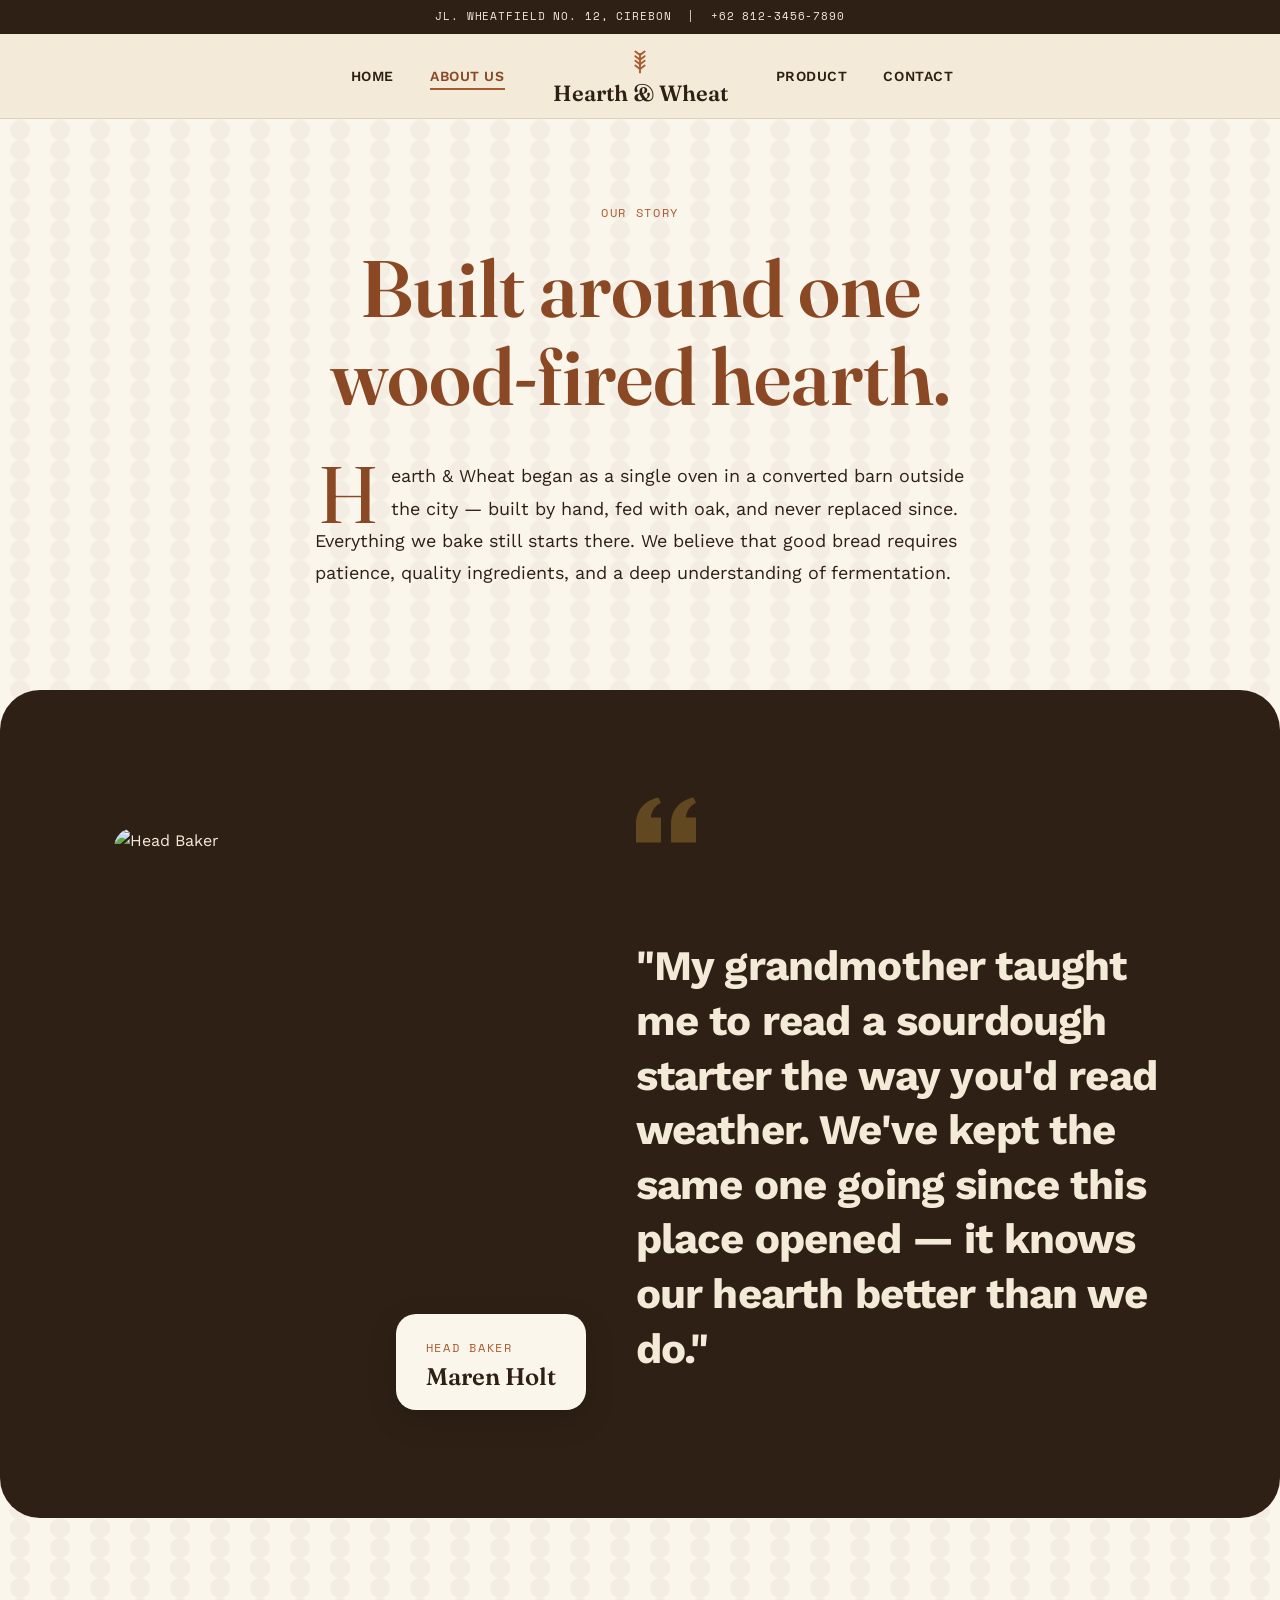
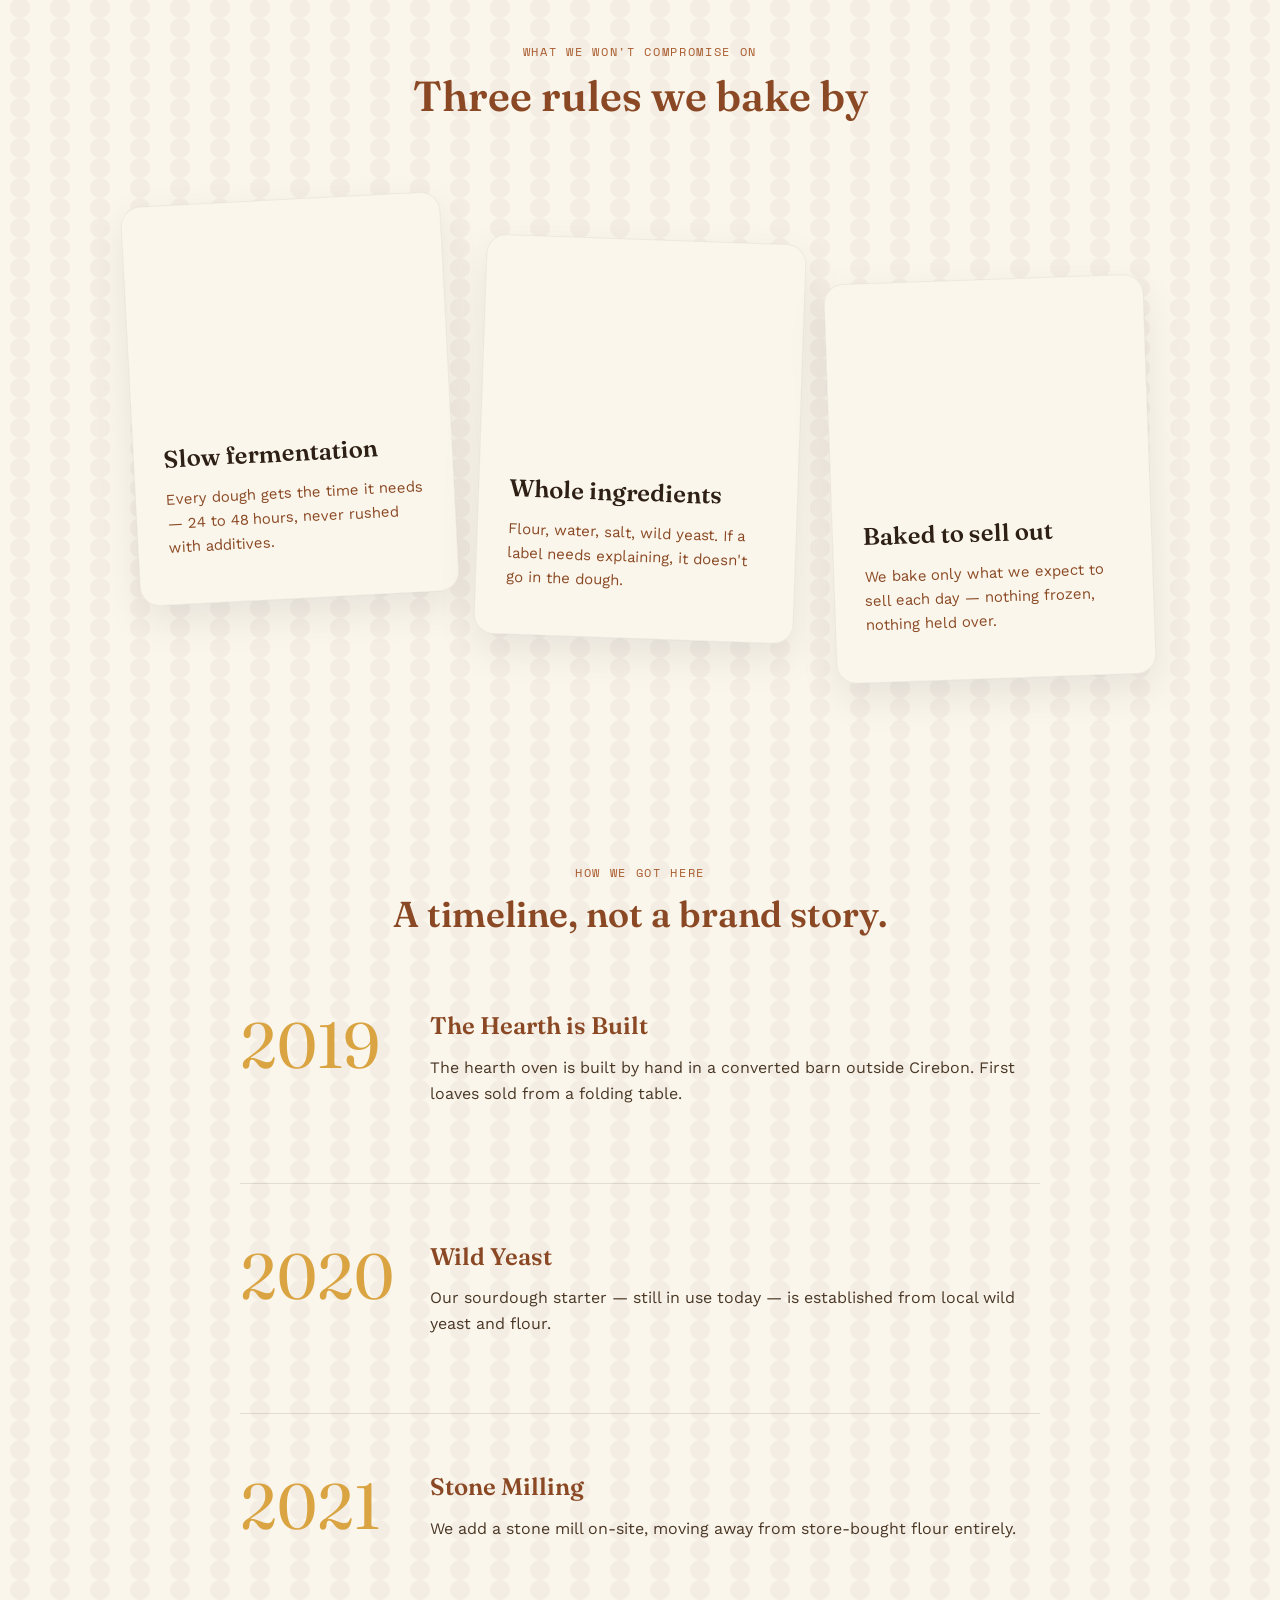
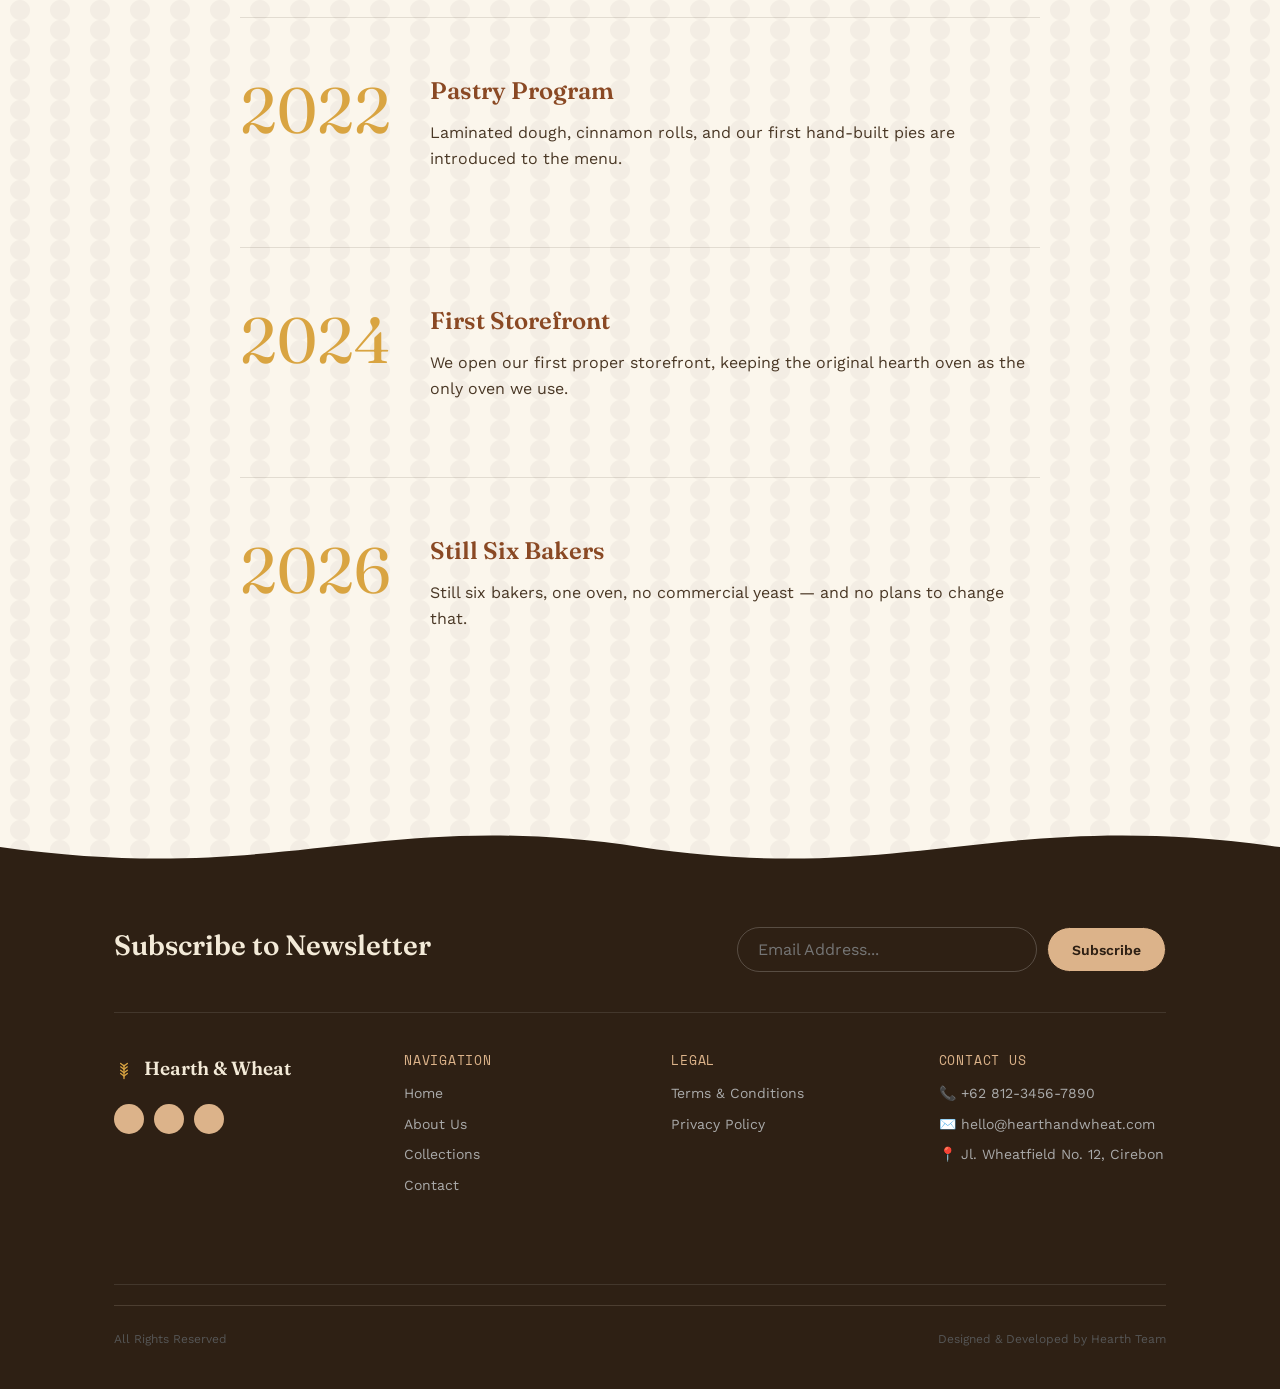
==== about.html @ 5de4aa96 "first commit" ====
<!DOCTYPE html>
<html lang="en">
<head>
<meta charset="UTF-8">
<meta name="viewport" content="width=device-width, initial-scale=1.0">
<title>About Us — Hearth & Wheat</title>
<meta name="description" content="The story behind Hearth & Wheat, a small wood-fired hearth bakery.">
<link rel="stylesheet" href="styles.css">
</head>
<body class="bg-pattern">

<header class="site-header">
  <div class="header-top">
    <div class="wrap">
      <p>Jl. Wheatfield No. 12, Cirebon &nbsp;|&nbsp; +62 812-3456-7890</p>
    </div>
  </div>
  <nav class="nav wrap split-nav">
    <div class="nav-menu">
      <ul class="nav-links nav-left">
        <li><a href="index.html">Home</a></li>
        <li><a href="about.html" aria-current="page">About Us</a></li>
      </ul>
      <ul class="nav-links nav-right">
        <li><a href="product.html">Product</a></li>
        <li><a href="contact.html">Contact</a></li>
      </ul>
    </div>
    <a href="index.html" class="brand">
      <span data-wheat-mark="28"></span>
      <span class="brand-text">Hearth &amp; Wheat</span>
    </a>
    <button class="nav-toggle" aria-label="Toggle menu" aria-expanded="false"><span></span></button>
  </nav>
</header>

<main>
    <section class="wrap" style="padding-top: 80px; padding-bottom: 40px; text-align: center;">
    <span class="eyebrow" style="color: var(--crust);">Our Story</span>
    <h1 style="margin: 20px auto 40px; font-size: clamp(48px, 8vw, 80px); line-height: 1.1; color: var(--crust-dark); max-width: 14ch;">Built around one wood-fired hearth.</h1>
    
    <div style="text-align: left; max-width: 65ch; margin: 0 auto;">
      <p class="editorial-dropcap" style="font-size: 18px; line-height: 1.8; color: var(--walnut); margin-bottom: 20px;">Hearth &amp; Wheat began as a single oven in a converted barn outside the city — built by hand, fed with oak, and never replaced since. Everything we bake still starts there. We believe that good bread requires patience, quality ingredients, and a deep understanding of fermentation.</p>
    </div>
  </section>

    <section class="bg-walnut editorial-quote-section" style="padding: 100px 0; margin-top: 40px; position: relative;">
    <div class="wrap" style="display: grid; grid-template-columns: 1fr 1.2fr; gap: 80px; align-items: center;">
      <div style="position: relative;">
        <img src="https://images.unsplash.com/photo-1577906096429-f73c2c312435?w=800&q=80" alt="Head Baker" style="width: 100%; aspect-ratio: 4/5; object-fit: cover; border-radius: 20px;">
        <div style="position: absolute; bottom: -30px; right: -30px; background: var(--paper); color: var(--walnut); padding: 20px 30px; border-radius: 20px; box-shadow: 0 10px 30px rgba(0,0,0,0.15);">
          <span class="eyebrow" style="color: var(--crust);">Head Baker</span>
          <h3 style="font-size: 24px; margin-top: 5px; color: var(--walnut);">Maren Holt</h3>
        </div>
      </div>
      <div>
        <svg width="60" height="60" viewBox="0 0 24 24" fill="var(--wheat)" style="margin-bottom: 40px; opacity: 0.3;"><path d="M14.017 21v-7.391c0-5.704 3.731-9.57 8.983-10.609l.995 2.151c-2.432.917-3.995 3.638-3.995 5.849h4v10h-9.983zm-14.017 0v-7.391c0-5.704 3.748-9.57 9-10.609l.996 2.151c-2.433.917-3.996 3.638-3.996 5.849h3.983v10h-9.983z"/></svg>
        <p style="font-size: clamp(28px, 4vw, 42px); line-height: 1.3; color: var(--cream); font-family: var(--body); font-weight: 700; letter-spacing: -0.02em;">"My grandmother taught me to read a sourdough starter the way you'd read weather. We've kept the same one going since this place opened — it knows our hearth better than we do."</p>
      </div>
    </div>
  </section>

    <section class="bg-pattern" style="padding: 120px 0;">
    <div class="wrap">
      <div style="text-align: center; margin-bottom: 80px;">
        <span class="eyebrow" style="color: var(--crust);">What we won't compromise on</span>
        <h2 style="font-size: 42px; color: var(--crust-dark); margin-top: 10px;">Three rules we bake by</h2>
      </div>
      
      <div class="value-cards-container">
        <div class="value-card-editorial" style="transform: rotate(-3deg); z-index: 1;">
          <div class="value-card-img" style="background: url('https://images.unsplash.com/photo-1542326237-94b1c5a538d4?w=600&q=80') center/cover;"></div>
          <div class="value-card-content">
            <h4 style="font-size: 24px; color: var(--walnut); margin-bottom: 10px;">Slow fermentation</h4>
            <p style="color: var(--crust-dark); font-size: 15px; line-height: 1.6;">Every dough gets the time it needs — 24 to 48 hours, never rushed with additives.</p>
          </div>
        </div>
        <div class="value-card-editorial" style="transform: translateY(40px) rotate(2deg); z-index: 2;">
          <div class="value-card-img" style="background: url('https://images.unsplash.com/photo-1509440159596-0249088772ff?w=600&q=80') center/cover;"></div>
          <div class="value-card-content">
            <h4 style="font-size: 24px; color: var(--walnut); margin-bottom: 10px;">Whole ingredients</h4>
            <p style="color: var(--crust-dark); font-size: 15px; line-height: 1.6;">Flour, water, salt, wild yeast. If a label needs explaining, it doesn't go in the dough.</p>
          </div>
        </div>
        <div class="value-card-editorial" style="transform: translateY(80px) rotate(-2deg); z-index: 3;">
          <div class="value-card-img" style="background: url('https://images.unsplash.com/photo-1608198093002-ad4e005484ec?w=600&q=80') center/cover;"></div>
          <div class="value-card-content">
            <h4 style="font-size: 24px; color: var(--walnut); margin-bottom: 10px;">Baked to sell out</h4>
            <p style="color: var(--crust-dark); font-size: 15px; line-height: 1.6;">We bake only what we expect to sell each day — nothing frozen, nothing held over.</p>
          </div>
        </div>
      </div>
    </div>
  </section>

    <section class="wrap" style="padding: 140px 0 100px;">
    <div style="text-align: center; margin-bottom: 80px;">
      <span class="eyebrow" style="color: var(--crust);">How we got here</span>
      <h2 style="font-size: 36px; color: var(--crust-dark); margin-top: 10px;">A timeline, not a brand story.</h2>
    </div>
    
    <div class="editorial-timeline">
      <div class="editorial-timeline-item">
        <div class="year">2019</div>
        <div class="content">
          <h4>The Hearth is Built</h4>
          <p>The hearth oven is built by hand in a converted barn outside Cirebon. First loaves sold from a folding table.</p>
        </div>
      </div>
      <div class="editorial-timeline-item">
        <div class="year">2020</div>
        <div class="content">
          <h4>Wild Yeast</h4>
          <p>Our sourdough starter — still in use today — is established from local wild yeast and flour.</p>
        </div>
      </div>
      <div class="editorial-timeline-item">
        <div class="year">2021</div>
        <div class="content">
          <h4>Stone Milling</h4>
          <p>We add a stone mill on-site, moving away from store-bought flour entirely.</p>
        </div>
      </div>
      <div class="editorial-timeline-item">
        <div class="year">2022</div>
        <div class="content">
          <h4>Pastry Program</h4>
          <p>Laminated dough, cinnamon rolls, and our first hand-built pies are introduced to the menu.</p>
        </div>
      </div>
      <div class="editorial-timeline-item">
        <div class="year">2024</div>
        <div class="content">
          <h4>First Storefront</h4>
          <p>We open our first proper storefront, keeping the original hearth oven as the only oven we use.</p>
        </div>
      </div>
      <div class="editorial-timeline-item">
        <div class="year">2026</div>
        <div class="content">
          <h4>Still Six Bakers</h4>
          <p>Still six bakers, one oven, no commercial yeast — and no plans to change that.</p>
        </div>
      </div>
    </div>
  </section>
  
    <svg class="wavy-divider" viewBox="0 0 1440 120" preserveAspectRatio="none" style="display:block; width:100%; height:80px; fill:var(--walnut);">
    <path d="M0,60 C320,120 420,0 720,60 C1020,120 1120,0 1440,60 L1440,120 L0,120 Z"></path>
  </svg>
</main>

<footer style="background-color: var(--walnut); padding-top: 40px; padding-bottom: 40px;">
  <div class="wrap">
    <div style="display: flex; justify-content: space-between; align-items: center; border-bottom: 1px solid rgba(255,255,255,0.1); padding-bottom: 40px; margin-bottom: 40px; flex-wrap: wrap; gap: 20px;">
      <div>
        <h3 style="color: var(--cream); font-size: 28px; margin-bottom: 10px;">Subscribe to Newsletter</h3>
      </div>
      <form data-newsletter-form style="display: flex; gap: 10px;">
        <input type="email" placeholder="Email Address..." required aria-label="Email address" style="padding: 12px 20px; border-radius: 30px; border: 1px solid rgba(255,255,255,0.2); background: transparent; color: white; width: 300px;">
        <button type="submit" class="btn btn--primary btn--pill" style="border-radius: 30px; padding: 12px 24px; background: #dcb38a; color: var(--walnut);">Subscribe</button>
      </form>
    </div>
    
    <div class="footer-top" style="display: flex; justify-content: space-between; flex-wrap: wrap; gap: 40px;">
      <div style="flex: 1; min-width: 250px;">
        <div class="footer-brand" style="color: var(--cream);"><span data-wheat-mark="20"></span>Hearth &amp; Wheat</div>
        <div style="margin-top: 20px; display: flex; gap: 10px;">
           <span style="width: 30px; height: 30px; border-radius: 50%; background: #dcb38a; display: inline-block;"></span>
           <span style="width: 30px; height: 30px; border-radius: 50%; background: #dcb38a; display: inline-block;"></span>
           <span style="width: 30px; height: 30px; border-radius: 50%; background: #dcb38a; display: inline-block;"></span>
        </div>
      </div>
      <div class="footer-col" style="flex: 1; min-width: 150px;">
        <h4 style="color: #dcb38a; margin-bottom: 15px;">Navigation</h4>
        <ul style="list-style:none; padding:0; display:flex; flex-direction:column; gap:8px;">
          <li><a href="index.html" style="color: #aaa;">Home</a></li>
          <li><a href="about.html" style="color: #aaa;">About Us</a></li>
          <li><a href="product.html" style="color: #aaa;">Collections</a></li>
          <li><a href="contact.html" style="color: #aaa;">Contact</a></li>
        </ul>
      </div>
      <div class="footer-col" style="flex: 1; min-width: 150px;">
        <h4 style="color: #dcb38a; margin-bottom: 15px;">Legal</h4>
        <ul style="list-style:none; padding:0; display:flex; flex-direction:column; gap:8px;">
          <li style="color: #aaa;">Terms & Conditions</li>
          <li style="color: #aaa;">Privacy Policy</li>
        </ul>
      </div>
      <div class="footer-col" style="flex: 1; min-width: 200px;">
        <h4 style="color: #dcb38a; margin-bottom: 15px;">Contact Us</h4>
        <ul style="list-style:none; padding:0; display:flex; flex-direction:column; gap:8px; color: #aaa;">
          <li>📞 +62 812-3456-7890</li>
          <li>✉️ hello@hearthandwheat.com</li>
          <li>📍 Jl. Wheatfield No. 12, Cirebon</li>
        </ul>
      </div>
    </div>
    <div class="hr" style="border-color:rgba(255,255,255,0.1); margin-top: 40px; margin-bottom: 20px;"></div>
    <div class="footer-bottom" style="display: flex; justify-content: space-between; color: #555; font-size: 12px; flex-wrap: wrap; gap: 10px;">
      <span>All Rights Reserved</span>
      <span>Designed & Developed by Hearth Team</span>
    </div>
  </div>
</footer>

<script src="script.js"></script>
</body>
</html>
---- styles.css ----
@import url('https://fonts.googleapis.com/css2?family=Fraunces:ital,opsz,wght@0,9..144,300;0,9..144,500;0,9..144,600;0,9..144,700;1,9..144,500;1,9..144,600&family=Work+Sans:wght@400;500;600&family=Space+Mono:wght@400;700&display=swap');

:root{
  --cream:        #F3EAD8;
  --paper:        #FBF6EC;
  --walnut:       #2E2014;
  --walnut-soft:  #4A3826;
  --crust:        #A85C2E;
  --crust-dark:   #8A4924;
  --wheat:        #D9A441;
  --ember:        #8B3A2E;
  --line:         rgba(46,32,20,0.12);

  --display: 'Fraunces', serif;
  --body:    'Work Sans', sans-serif;
  --mono:    'Space Mono', monospace;

  --max: 1180px;
  --pad: clamp(20px, 5vw, 64px);
}

*,*::before,*::after{ box-sizing:border-box; }
html{ scroll-behavior:smooth; }
body{
  margin:0;
  background:var(--cream);
  color:var(--walnut);
  font-family:var(--body);
  font-size:16px;
  line-height:1.6;
  -webkit-font-smoothing:antialiased;
}
img{ max-width:100%; display:block; }
a{ color:inherit; text-decoration:none; }
ul{ margin:0; padding:0; list-style:none; }
button{ font-family:inherit; cursor:pointer; }
input,textarea,select{ font-family:inherit; font-size:16px; }

h1,h2,h3,h4{
  font-family:var(--display);
  font-weight:600;
  line-height:1.08;
  margin:0;
  color:var(--walnut);
}
.italic{ font-style:italic; font-weight:500; }

.eyebrow{
  font-family:var(--mono);
  font-size:12px;
  letter-spacing:0.14em;
  text-transform:uppercase;
  color:var(--crust-dark);
}

.wrap{
  max-width:var(--max);
  margin:0 auto;
  padding-left:var(--pad);
  padding-right:var(--pad);
}

.hr{
  border:none;
  border-top:1px solid var(--line);
  margin:0;
}

:focus-visible{
  outline:2px solid var(--crust);
  outline-offset:3px;
}

.wheat-mark{ display:inline-block; vertical-align:middle; }
.wheat-mark path{ stroke:currentColor; fill:none; }

.divider-wheat{
  display:flex;
  align-items:center;
  justify-content:center;
  gap:18px;
  margin:0 0 48px;
  color:var(--crust);
}
.divider-wheat::before,
.divider-wheat::after{
  content:'';
  height:1px;
  width:64px;
  background:var(--line);
}

.stamp{
  --size:92px;
  width:var(--size);
  height:var(--size);
  border-radius:50%;
  border:2px solid var(--ember);
  outline:1px solid var(--ember);
  outline-offset:4px;
  display:flex;
  align-items:center;
  justify-content:center;
  text-align:center;
  position:relative;
  color:var(--ember);
  font-family:var(--mono);
  text-transform:uppercase;
  letter-spacing:0.08em;
  font-size:10.5px;
  line-height:1.25;
  transform:rotate(-8deg);
  flex-shrink:0;
  mix-blend-mode:multiply;
}
.stamp span{ padding:0 10px; }
.stamp--sm{ --size:64px; font-size:8.5px; outline-offset:3px; }
.stamp--ember{ border-color:var(--crust); outline-color:var(--crust); color:var(--crust); }

.site-header{
  position:sticky;
  top:0;
  z-index:50;
  background:rgba(243,234,216,0.96);
  backdrop-filter:blur(8px);
  border-bottom:1px solid var(--line);
}

.header-top {
  background: var(--walnut);
  color: var(--cream);
  padding: 8px 0;
  text-align: center;
  font-family: var(--mono);
  font-size: 11px;
  letter-spacing: 0.08em;
  text-transform: uppercase;
}
.header-top p { margin: 0; }

.split-nav {
  display: grid;
  grid-template-columns: 1fr auto 1fr;
  align-items: center;
  padding-top: 14px;
  padding-bottom: 14px;
}

.nav-menu {
  display: contents;
}

.brand{
  grid-column: 2;
  grid-row: 1;
  display:flex;
  flex-direction:column;
  align-items:center;
  gap:4px;
  font-family:var(--display);
  font-weight:600;
  font-size:22px;
  color:var(--walnut);
  text-align: center;
  line-height: 1;
}
.brand .wheat-mark{ color:var(--crust); margin-bottom: 2px; }

.nav-links{
  display:flex;
  gap:36px;
  align-items:center;
}
.nav-left { grid-column: 1; grid-row: 1; justify-content: flex-end; padding-right: 48px; }
.nav-right { grid-column: 3; grid-row: 1; justify-content: flex-start; padding-left: 48px; }

.nav-links a{
  font-size:14px;
  font-weight:600;
  color:var(--walnut);
  text-transform: uppercase;
  letter-spacing: 0.04em;
  position:relative;
  padding:6px 0;
}
.nav-links a::after{
  content:'';
  position:absolute;
  left:0; right:0; bottom:0px;
  height:2px;
  background:var(--crust);
  transform:scaleX(0);
  transform-origin:center;
  transition:transform .25s ease;
}
.nav-links a:hover::after,
.nav-links a[aria-current="page"]::after{ transform:scaleX(1); }
.nav-links a[aria-current="page"]{ color:var(--crust-dark); }

.nav-toggle{
  display:none;
  background:none;
  border:none;
  width:32px;
  height:24px;
  position:relative;
}
.nav-toggle span,
.nav-toggle span::before,
.nav-toggle span::after{
  content:'';
  position:absolute;
  left:0; right:0;
  height:2px;
  background:var(--walnut);
  transition:transform .2s ease, opacity .2s ease;
}
.nav-toggle span{ top:11px; }
.nav-toggle span::before{ top:-8px; }
.nav-toggle span::after{ top:8px; }
.nav-toggle[aria-expanded="true"] span{ background:transparent; }
.nav-toggle[aria-expanded="true"] span::before{ transform:translateY(8px) rotate(45deg); }
.nav-toggle[aria-expanded="true"] span::after{ transform:translateY(-8px) rotate(-45deg); }

@media (max-width: 900px){
  .nav-left { padding-right: 24px; gap: 24px; }
  .nav-right { padding-left: 24px; gap: 24px; }
}

@media (max-width: 768px){
  .split-nav {
    display: flex;
    justify-content: space-between;
  }
  .brand { flex-direction: row; font-size: 20px; gap: 8px; }
  .brand .wheat-mark { margin-bottom: 0; }
  
  .nav-menu {
    display: flex;
    flex-direction: column;
    position:absolute;
    top:100%; left:0; right:0;
    background:var(--paper);
    border-bottom:1px solid var(--line);
    transform:translateY(-8px);
    opacity:0;
    pointer-events:none;
    transition:opacity .2s ease, transform .2s ease;
  }
  .nav-menu.is-open {
    transform:translateY(0);
    opacity:1;
    pointer-events:auto;
  }
  
  .nav-links {
    flex-direction: column;
    align-items: flex-start;
    gap: 0;
  }
  .nav-left, .nav-right { padding: 0; width: 100%; }
  .nav-links li { width: 100%; }
  .nav-links a { 
    display: block; 
    width: 100%; 
    padding: 14px var(--pad); 
    border-bottom: 1px solid var(--line); 
  }
  
  .nav-toggle{ display:block; }
}

.btn{
  display:inline-flex;
  align-items:center;
  gap:10px;
  font-size:14px;
  font-weight:600;
  padding:14px 26px;
  border-radius:2px;
  border:1px solid var(--walnut);
  transition:background .2s ease, color .2s ease, border-color .2s ease;
}
.btn--primary{ background:var(--walnut); color:var(--paper); }
.btn--primary:hover{ background:var(--crust-dark); border-color:var(--crust-dark); }
.btn--ghost{ background:transparent; color:var(--walnut); }
.btn--ghost:hover{ background:var(--walnut); color:var(--paper); }
.btn--wa{ background:#3F5A3A; border-color:#3F5A3A; color:var(--paper); }
.btn--wa:hover{ background:#324A2E; border-color:#324A2E; }
.btn--block{ width:100%; justify-content:center; }
.btn[disabled]{ opacity:0.5; cursor:not-allowed; }

.hero{
  padding-top:clamp(48px, 8vw, 96px);
  padding-bottom:clamp(48px, 8vw, 96px);
  min-height: calc(100vh - 100px);
  display:grid;
  grid-template-columns:1.1fr 0.9fr;
  gap:48px;
  align-items:center;
}
.hero h1{
  font-size:clamp(42px, 6vw, 76px);
  margin-top:18px;
}
.hero p.lead{
  margin-top:22px;
  max-width:46ch;
  font-size:17px;
  color:var(--walnut-soft);
}
.hero-actions{
  margin-top:34px;
  display:flex;
  gap:16px;
  flex-wrap:wrap;
  align-items:center;
}
.hero-art{
  position:relative;
  display:flex;
  align-items:center;
  justify-content:center;
}
.hero-art .stamp{
  position:absolute;
  top:-6px;
  right:8px;
}
@media (max-width: 900px){
  .hero{ grid-template-columns:1fr; }
  .hero-art{ order:-1; }
}

section{ padding-top:clamp(56px, 8vw, 100px); padding-bottom:clamp(56px, 8vw, 100px); }
.section-head{
  display:flex;
  justify-content:space-between;
  align-items:flex-end;
  gap:24px;
  margin-bottom:44px;
  flex-wrap:wrap;
}
.section-head h2{ font-size:clamp(30px, 4vw, 44px); margin-top:10px; }
.section-head p{ max-width:42ch; color:var(--walnut-soft); font-size:15px; }

.bg-walnut{ background:var(--walnut); color:var(--cream); }
.bg-walnut h2, .bg-walnut h3, .bg-walnut h4{ color:var(--cream); }
.bg-walnut .eyebrow{ color:var(--wheat); }
.bg-walnut p{ color:rgba(243,234,216,0.78); }

.bg-paper{ background:var(--paper); }

.grid-products{
  display:grid;
  grid-template-columns:repeat(auto-fill, minmax(248px, 1fr));
  gap:28px;
}
.card{
  background:var(--paper);
  border:1px solid var(--line);
  padding:0;
  display:flex;
  flex-direction:column;
  transition:transform .25s ease, box-shadow .25s ease;
}
.card:hover{ transform:translateY(-4px); box-shadow:0 18px 36px -22px rgba(46,32,20,0.35); }
.card-art{
  aspect-ratio:1/0.82;
  background:linear-gradient(160deg, #ECE0C8, #DFD0AD);
  display:flex;
  align-items:center;
  justify-content:center;
  position:relative;
  border-bottom:1px solid var(--line);
  overflow:hidden;
}
.card-art svg{ width:58%; height:58%; color:var(--crust-dark); }
.card-tag{
  position:absolute;
  top:12px; left:12px;
  font-family:var(--mono);
  font-size:10px;
  letter-spacing:0.08em;
  text-transform:uppercase;
  background:var(--ember);
  color:var(--paper);
  padding:5px 9px;
}
.card-body{ padding:20px 20px 24px; display:flex; flex-direction:column; gap:8px; flex:1; }
.card-cat{ font-family:var(--mono); font-size:11px; letter-spacing:0.06em; text-transform:uppercase; color:var(--crust-dark); }
.card-body h3{ font-size:20px; }
.card-desc{ font-size:14px; color:var(--walnut-soft); flex:1; }
.card-foot{
  display:flex;
  align-items:center;
  justify-content:space-between;
  margin-top:8px;
}
.price{ font-family:var(--mono); font-weight:700; font-size:16px; }
.card-link{
  font-size:13px;
  font-weight:600;
  border-bottom:1px solid var(--walnut);
  padding-bottom:2px;
}

.filters{ display:flex; gap:10px; flex-wrap:wrap; margin-bottom:36px; }
.chip{
  font-family:var(--mono);
  font-size:12px;
  letter-spacing:0.04em;
  text-transform:uppercase;
  padding:9px 16px;
  border:1px solid var(--walnut);
  background:transparent;
  color:var(--walnut);
  transition:background .2s ease, color .2s ease;
}
.chip[aria-pressed="true"]{ background:var(--walnut); color:var(--paper); }
.chip:hover{ background:var(--walnut); color:var(--paper); }

.timeline{
  display:grid;
  gap:0;
  border-top:1px solid var(--line);
}
.timeline-row{
  display:grid;
  grid-template-columns:90px 1fr 2.4fr;
  gap:24px;
  padding:30px 0;
  border-bottom:1px solid var(--line);
  align-items:baseline;
}
.timeline-row .num{ font-family:var(--mono); color:var(--crust); font-size:13px; }
.timeline-row .year{ font-family:var(--display); font-size:22px; font-style:italic; font-weight:500; }
.timeline-row p{ color:var(--walnut-soft); font-size:14.5px; margin:0; }
@media (max-width:640px){
  .timeline-row{ grid-template-columns:1fr; gap:6px; }
}

.values{ display:grid; grid-template-columns:repeat(3,1fr); gap:1px; background:var(--line); border:1px solid var(--line); }
.value{ background:var(--cream); padding:32px 28px; }
.value .wheat-mark{ color:var(--crust); margin-bottom:18px; }
.value h4{ font-size:18px; margin-bottom:10px; }
.value p{ font-size:14px; color:var(--walnut-soft); margin:0; }
@media (max-width:760px){ .values{ grid-template-columns:1fr; } }

.about-portrait{
  background:var(--paper);
  border:1px solid var(--line);
  padding:40px;
  display:flex;
  gap:28px;
  align-items:center;
  flex-wrap:wrap;
}
.portrait-frame{
  width:120px; height:120px;
  border-radius:50%;
  background:linear-gradient(150deg,#E4D4AE,#C99A5B);
  display:flex; align-items:center; justify-content:center;
  flex-shrink:0;
  color:var(--walnut);
}
.portrait-frame svg{ width:56%; height:56%; }

.quote{
  max-width:760px;
  margin:0 auto;
  text-align:center;
}
.quote blockquote{
  font-family:var(--display);
  font-style:italic;
  font-weight:500;
  font-size:clamp(22px, 3vw, 32px);
  margin:0;
  line-height:1.4;
}
.quote cite{
  display:block;
  margin-top:22px;
  font-style:normal;
  font-family:var(--mono);
  font-size:12px;
  letter-spacing:0.08em;
  text-transform:uppercase;
  color:var(--wheat);
}

.newsletter{ display:flex; gap:48px; align-items:center; justify-content:space-between; flex-wrap:wrap; }
.newsletter form{ display:flex; gap:0; flex:1; min-width:280px; max-width:420px; }
.newsletter input{
  flex:1;
  background:transparent;
  border:1px solid rgba(243,234,216,0.35);
  border-right:none;
  padding:14px 16px;
  color:var(--cream);
}
.newsletter input::placeholder{ color:rgba(243,234,216,0.5); }
.newsletter button{
  background:var(--wheat);
  color:var(--walnut);
  border:1px solid var(--wheat);
  padding:0 22px;
  font-weight:700;
  font-size:13px;
}
.form-note{ font-size:12px; margin-top:10px; color:rgba(243,234,216,0.55); }

.detail-grid{
  display:grid;
  grid-template-columns:1fr 1fr;
  gap:64px;
  align-items:flex-start;
}
.detail-art{
  background:linear-gradient(160deg,#ECE0C8,#DFD0AD);
  border:1px solid var(--line);
  aspect-ratio:1/1;
  display:flex; align-items:center; justify-content:center;
  position:relative;
}
.detail-art svg{ width:55%; height:55%; color:var(--crust-dark); }
.detail-info .eyebrow{ margin-bottom:10px; }
.detail-info h1{ font-size:clamp(32px,4vw,46px); }
.detail-price{ font-family:var(--mono); font-size:26px; font-weight:700; margin-top:18px; }
.detail-desc{ margin-top:18px; color:var(--walnut-soft); max-width:52ch; }
.detail-meta{ display:flex; gap:28px; margin-top:24px; flex-wrap:wrap; }
.detail-meta div{ font-size:13px; }
.detail-meta span{ display:block; font-family:var(--mono); font-size:11px; text-transform:uppercase; color:var(--crust-dark); letter-spacing:0.05em; margin-bottom:4px; }

.qty-row{ display:flex; align-items:center; gap:18px; margin-top:30px; }
.qty-control{
  display:flex; align-items:center;
  border:1px solid var(--walnut);
}
.qty-control button{ background:none; border:none; width:40px; height:44px; font-size:18px; }
.qty-control button:hover{ background:var(--walnut); color:var(--paper); }
.qty-control span{ width:40px; text-align:center; font-family:var(--mono); }

.detail-actions{ display:flex; gap:14px; margin-top:28px; flex-wrap:wrap; }

.related{ margin-top:90px; }

#detail-empty{ display:none; padding:80px 0; text-align:center; }
#detail-empty h2{ margin-bottom:14px; }

.contact-grid{ display:grid; grid-template-columns:1fr 1.2fr; gap:64px; align-items:flex-start; }
.info-list{ display:flex; flex-direction:column; gap:26px; margin-top:32px; }
.info-item span{ display:block; font-family:var(--mono); font-size:11px; text-transform:uppercase; letter-spacing:0.06em; color:var(--crust-dark); margin-bottom:4px; }
.info-item p{ margin:0; font-size:15px; }

.hours-table{ width:100%; border-collapse:collapse; margin-top:32px; font-size:14px; }
.hours-table td{ padding:9px 0; border-bottom:1px solid var(--line); }
.hours-table td:last-child{ text-align:right; font-family:var(--mono); }

.field{ margin-bottom:20px; }
.field label{ display:block; font-size:13px; font-weight:600; margin-bottom:8px; }
.field input,
.field textarea{
  width:100%;
  background:var(--paper);
  border:1px solid var(--line);
  padding:13px 14px;
  color:var(--walnut);
}
.field input:focus,
.field textarea:focus{ border-color:var(--crust); }
.field textarea{ resize:vertical; min-height:120px; }
.field-error{ font-size:12px; color:var(--ember); margin-top:6px; display:none; }
.field.is-invalid input,
.field.is-invalid textarea{ border-color:var(--ember); }
.field.is-invalid .field-error{ display:block; }

.form-success{
  display:none;
  background:#3F5A3A;
  color:var(--paper);
  padding:16px 18px;
  font-size:14px;
  margin-bottom:24px;
  align-items:center;
  gap:10px;
}
.form-success.is-visible{ display:flex; }

.map-block{
  background:var(--walnut);
  color:var(--cream);
  aspect-ratio:4/3;
  display:flex;
  align-items:center;
  justify-content:center;
  position:relative;
  overflow:hidden;
}
.map-block svg{ position:absolute; inset:0; width:100%; height:100%; opacity:0.5; }
.map-pin{ position:relative; z-index:2; text-align:center; }
.map-pin .stamp{ margin:0 auto 14px; color:var(--wheat); border-color:var(--wheat); outline-color:var(--wheat); }

footer{
  background:var(--walnut);
  color:rgba(243,234,216,0.7);
  padding-top:64px;
  padding-bottom:32px;
}
.footer-top{
  display:grid;
  grid-template-columns:1.4fr 1fr 1fr 1fr;
  gap:40px;
  padding-bottom:48px;
}
.footer-brand{ color:var(--cream); display:flex; align-items:center; gap:10px; font-family:var(--display); font-size:19px; font-weight:600; }
.footer-brand .wheat-mark{ color:var(--wheat); }
.footer-col h4{ color:var(--cream); font-size:13px; font-family:var(--mono); text-transform:uppercase; letter-spacing:0.06em; margin-bottom:16px; font-weight:400; }
.footer-col ul{ display:flex; flex-direction:column; gap:10px; font-size:14px; }
.footer-col p{ font-size:13.5px; max-width:32ch; margin-top:14px; }
.footer-bottom{
  border-top:1px solid rgba(243,234,216,0.15);
  padding-top:24px;
  display:flex;
  justify-content:space-between;
  font-size:12.5px;
  flex-wrap:wrap;
  gap:10px;
}
@media (max-width:760px){
  .footer-top{ grid-template-columns:1fr 1fr; }
}
@media (max-width:520px){
  .footer-top{ grid-template-columns:1fr; }
  .detail-grid, .contact-grid{ grid-template-columns:1fr; gap:40px; }
}

.carousel-container {
  display: flex;
  align-items: center;
  position: relative;
  gap: 20px;
}
.carousel-track-wrap {
  flex: 1;
  overflow: hidden;
}
.carousel-track {
  display: flex;
  transition: transform 0.5s ease;
  gap: 30px;
}
.carousel-slide {
  flex: 0 0 calc((100% - 60px) / 3); }
.carousel-btn {
  background: black;
  border: none;
  width: 40px;
  height: 40px;
  border-radius: 50%;
  display: flex;
  align-items: center;
  justify-content: center;
  cursor: pointer;
  flex-shrink: 0;
  z-index: 10;
  transition: background 0.2s ease;
}
.carousel-btn:hover { background: #333; }
.carousel-btn svg { color: white; margin: 0 auto; display: block; }

.card-tlj {
  text-align: center;
  background: transparent;
  border: none;
  position: relative;
  display: block;
}
.card-tlj-art {
  display: flex;
  align-items: center;
  justify-content: center;
  background: transparent;
  aspect-ratio: 1;
  margin-bottom: 24px;
  position: relative;
}
.card-tlj-art svg {
  width: 80%;
  height: 80%;
  color: #d1754f; }
.card-tlj-badge {
  position: absolute;
  top: 10px;
  left: 10px;
  background: #ff5b5b;   color: white;
  width: 50px;
  height: 50px;
  border-radius: 50%;
  display: flex;
  align-items: center;
  justify-content: center;
  font-size: 13px;
  font-weight: bold;
  transform: rotate(-10deg);
  border: 2px dashed rgba(255,255,255,0.6);
  z-index: 5;
}
.card-tlj-name {
  font-family: var(--body);
  font-weight: 600;
  font-size: 18px;
  margin: 10px 0 6px;
  color: #000;
}
.card-tlj-cat {
  font-size: 10px;
  text-transform: uppercase;
  color: #888;
  letter-spacing: 0.05em;
}

@media (max-width: 768px) {
  .carousel-slide {
    flex: 0 0 calc((100% - 30px) / 2);   }
}
@media (max-width: 480px) {
  .carousel-slide {
    flex: 0 0 100%;   }
}

@media (prefers-reduced-motion: reduce){
  *{ animation:none !important; transition:none !important; scroll-behavior:auto !important; }
}

.bg-pattern {
  background-color: var(--paper);
  background-image: url("data:image/svg+xml,%3Csvg width='40' height='40' viewBox='0 0 40 40' xmlns='http://www.w3.org/2000/svg'%3E%3Cpath d='M20 20c5.523 0 10-4.477 10-10S25.523 0 20 0 10 4.477 10 10s4.477 10 10 10zm0 20c5.523 0 10-4.477 10-10S25.523 20 20 20 10 24.477 10 30s4.477 10 10 10z' fill='%232E2014' fill-opacity='0.04' fill-rule='evenodd'/%3E%3C/svg%3E");
}

.filter-tab {
  background: transparent;
  border: none;
  font-family: var(--body);
  font-weight: 700;
  font-size: 14px;
  letter-spacing: 0.1em;
  color: var(--walnut);
  padding: 5px 0;
  cursor: pointer;
  position: relative;
  text-transform: uppercase;
}
.filter-tab::after {
  content: '';
  position: absolute;
  bottom: 0;
  left: 0;
  width: 100%;
  height: 2px;
  background: var(--walnut);
  opacity: 0;
  transition: opacity 0.3s;
}
.filter-tab.active::after {
  opacity: 1;
}

.collection-card {
  position: relative;
  border-radius: 30px;
  background: #fff;
  padding-bottom: 20px;
  overflow: hidden;
  box-shadow: 0 15px 30px rgba(0,0,0,0.05);
  display: flex;
  flex-direction: column;
}
.collection-card-art {
  display: block;
  height: 250px;
  position: relative;
  overflow: hidden;
  border-radius: 30px 30px 0 0;
  flex-shrink: 0;
}
.collection-card-body {
  position: relative;
  background: #fff;
  margin-top: -30px;
  border-radius: 30px 30px 0 0;
  padding: 30px 20px 10px;
  z-index: 2;
  flex: 1;
  display: flex;
  flex-direction: column;
}
.collection-card-title {
  display: flex;
  justify-content: space-between;
  align-items: center;
  font-size: 18px;
  font-family: var(--body);
  font-weight: 700;
  color: var(--walnut);
  margin-bottom: 15px;
}
.collection-card-info {
  display: flex;
  justify-content: space-between;
  align-items: center;
  font-size: 14px;
  color: var(--crust-dark);
  font-weight: 600;
  margin-bottom: 20px;
}
.collection-qty {
  display: flex;
  align-items: center;
  justify-content: space-between;
  border: 1px solid var(--line);
  border-radius: 20px;
  padding: 5px 15px;
  margin-bottom: 20px;
}
.collection-qty button {
  background: none;
  border: none;
  font-size: 16px;
  color: var(--walnut);
  cursor: pointer;
}
.collection-buttons {
  display: flex;
  flex-direction: column;
  gap: 10px;
}
.collection-btn {
  width: 100%;
  padding: 12px;
  border-radius: 30px;
  font-family: var(--body);
  font-weight: 600;
  font-size: 12px;
  text-transform: uppercase;
  letter-spacing: 0.05em;
  cursor: pointer;
  transition: all 0.3s;
}
.collection-btn-cart {
  background: #ecd4d4;
  color: #8c6b6b;
  border: none;
}
.collection-btn-cart:hover {
  background: #dfbcbc;
}
.collection-btn-basket {
  background: transparent;
  color: #888;
  border: 1px solid var(--line);
}
.collection-btn-basket:hover {
  background: #f9f9f9;
}

.contact-hero-art {
  height: 400px;
  border-radius: 40px 40px 0 0;
  overflow: hidden;
  box-shadow: 0 10px 30px rgba(0,0,0,0.05);
}

.contact-overlap-panel {
  position: relative;
  background: #fff;
  margin-top: -60px;
  border-radius: 40px;
  padding: 60px 40px;
  z-index: 2;
  box-shadow: 0 -10px 40px rgba(0,0,0,0.08);
}

.contact-grid-split {
  display: grid;
  grid-template-columns: 1fr 1.2fr;
  gap: 80px;
}

.contact-field input, .contact-field textarea {
  border: none;
  border-bottom: 1px solid var(--line);
  border-radius: 0;
  padding: 15px 0;
  background: transparent;
  box-shadow: none;
  font-size: 16px;
  color: var(--crust-dark);
  transition: border-color 0.3s;
}

.contact-field input:focus, .contact-field textarea:focus {
  border-bottom-color: var(--walnut);
  outline: none;
  box-shadow: none;
}

@media (max-width: 900px) {
  .contact-grid-split {
    grid-template-columns: 1fr;
    gap: 50px;
  }
  .contact-hero-art {
    height: 250px;
  }
  .contact-overlap-panel {
    padding: 40px 20px;
  }
}

.editorial-dropcap::first-letter {
  float: left;
  font-size: 80px;
  line-height: 60px;
  padding-top: 4px;
  padding-right: 12px;
  padding-left: 3px;
  font-family: var(--display);
  font-weight: 400;
  color: var(--crust-dark);
}

.editorial-quote-section {
  border-radius: 40px;
}

.value-cards-container {
  display: flex;
  justify-content: center;
  gap: 30px;
  flex-wrap: wrap;
  margin-top: 40px;
}

.value-card-editorial {
  width: 320px;
  background: var(--paper);
  border-radius: 20px;
  padding: 20px;
  box-shadow: 0 15px 40px rgba(0,0,0,0.08);
  border: 1px solid rgba(0,0,0,0.05);
  transition: transform 0.4s ease, z-index 0s;
}

.value-card-editorial:hover {
  transform: translateY(-10px) rotate(0) !important;
  z-index: 10 !important;
  box-shadow: 0 25px 50px rgba(0,0,0,0.12);
}

.value-card-img {
  width: 100%;
  height: 200px;
  border-radius: 12px;
  margin-bottom: 20px;
}

.value-card-content {
  padding: 0 10px 10px;
  text-align: left;
}

.editorial-timeline {
  max-width: 800px;
  margin: 0 auto;
  display: flex;
  flex-direction: column;
  gap: 60px;
}

.editorial-timeline-item {
  display: flex;
  gap: 40px;
  border-bottom: 1px solid var(--line);
  padding-bottom: 60px;
}

.editorial-timeline-item:last-child {
  border-bottom: none;
}

.editorial-timeline-item .year {
  font-family: var(--display);
  font-size: 64px;
  color: var(--wheat);
  line-height: 1;
  flex-shrink: 0;
  width: 150px;
}

.editorial-timeline-item .content h4 {
  font-size: 24px;
  color: var(--crust-dark);
  margin-bottom: 10px;
}

.editorial-timeline-item .content p {
  font-size: 16px;
  color: var(--walnut-soft);
  line-height: 1.6;
}

@media (max-width: 900px) {
  .editorial-timeline-item {
    flex-direction: column;
    gap: 15px;
  }
  .editorial-timeline-item .year {
    font-size: 48px;
    width: auto;
  }
  .editorial-quote-section .wrap {
    grid-template-columns: 1fr;
  }
}
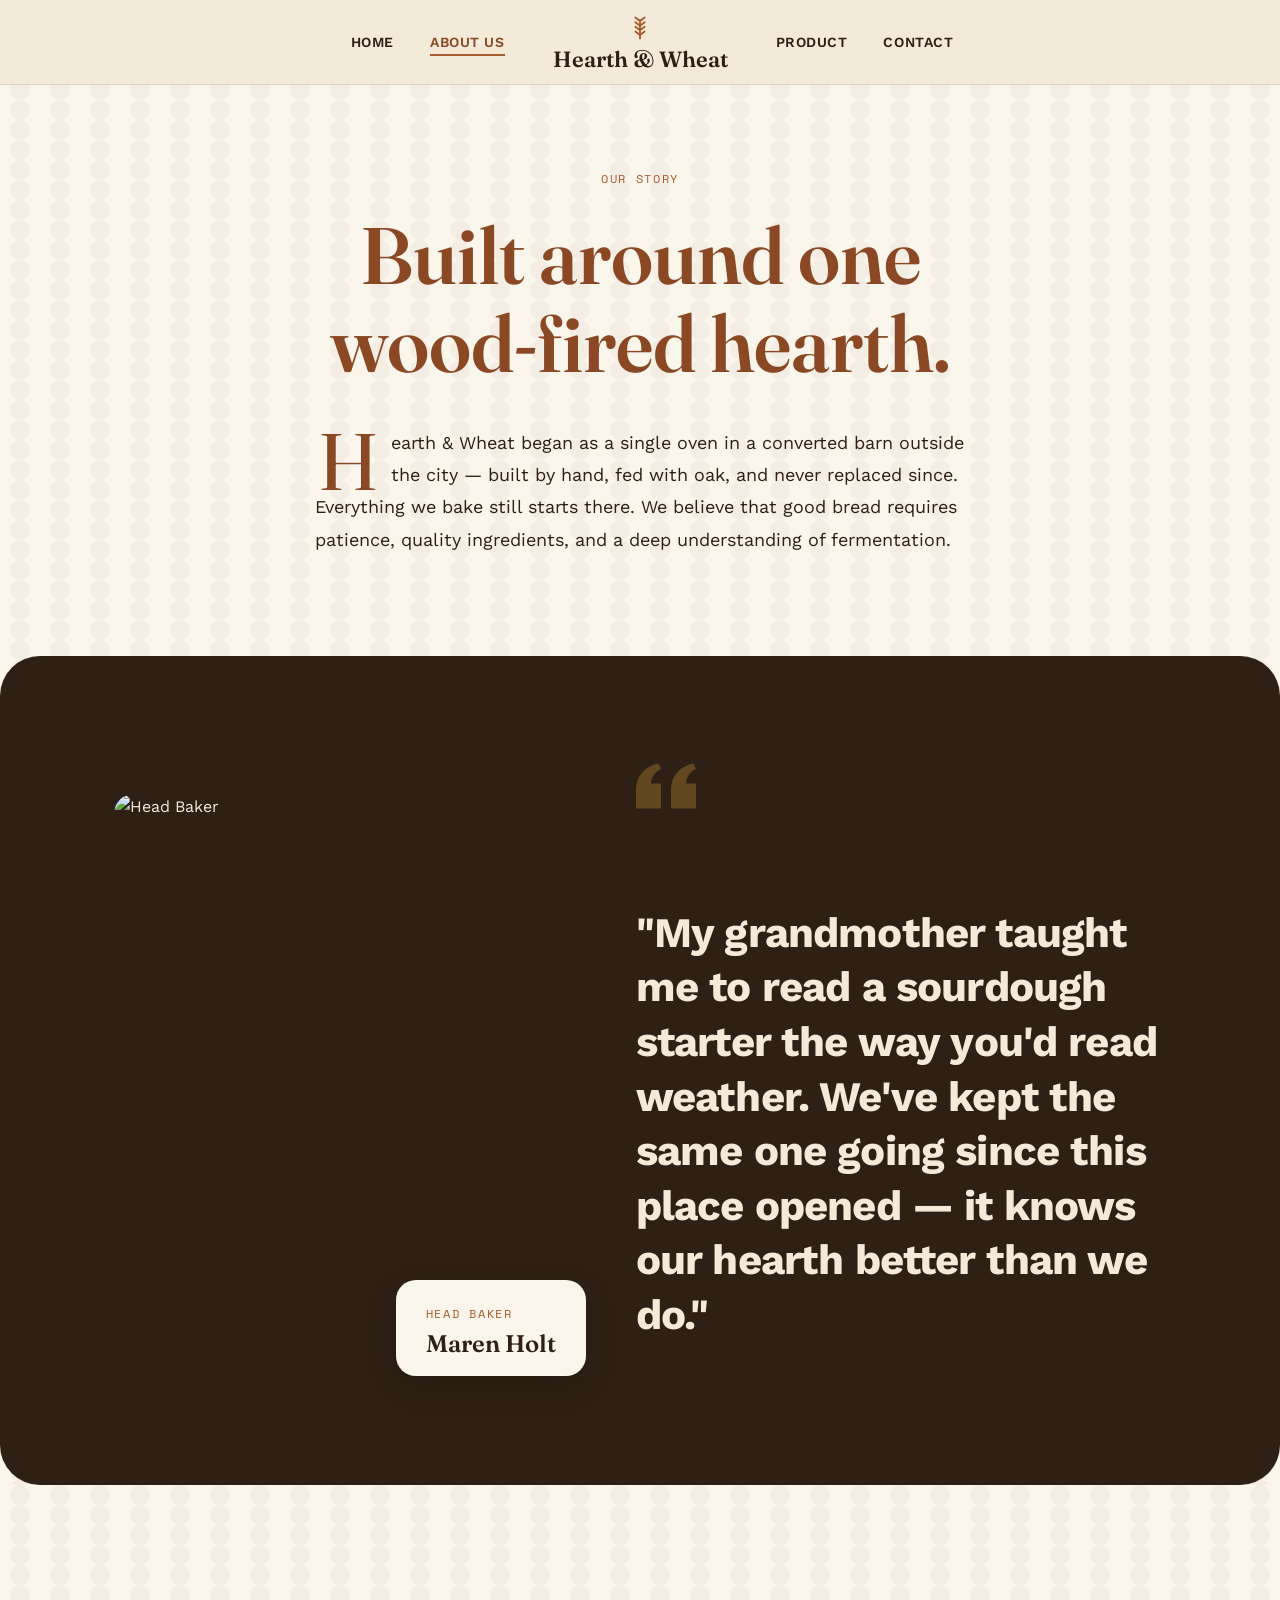
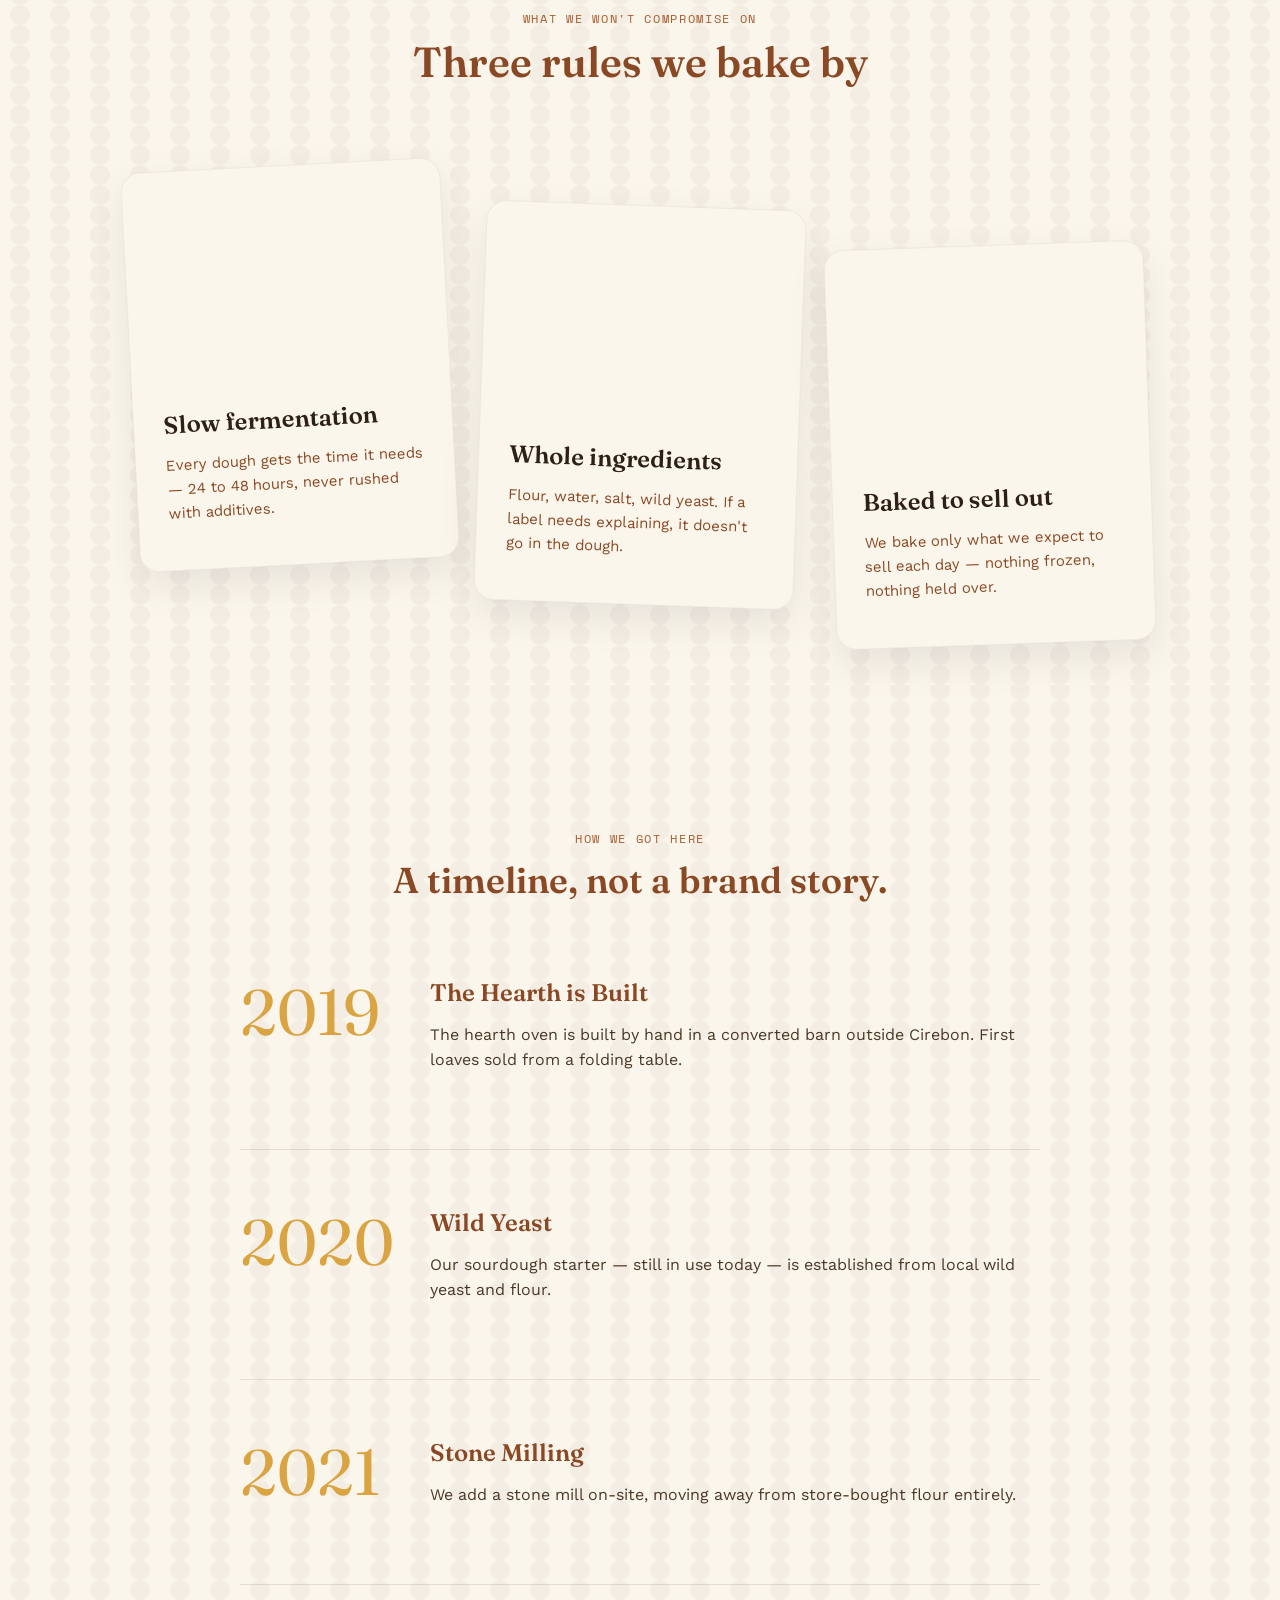
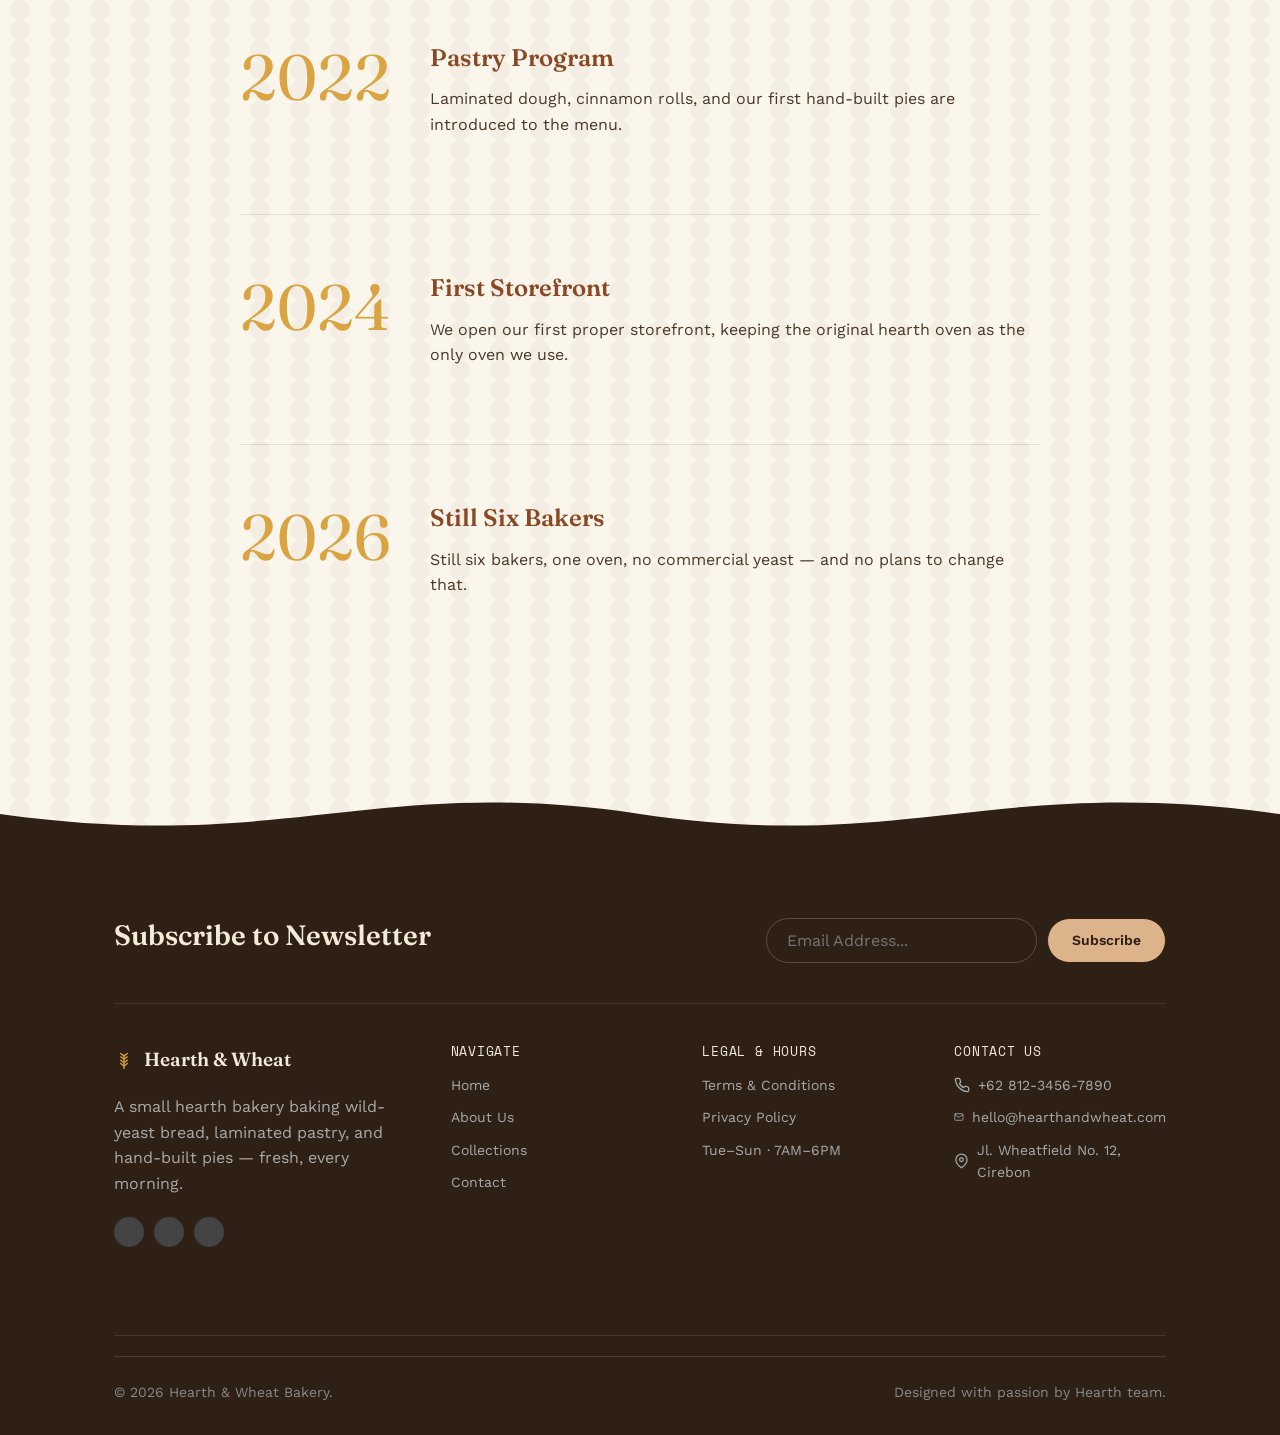
==== commit ce28a9df: "feat: complete website redesign, responsive layouts, unified footer, immersive product detail" ====
--- a/about.html
+++ b/about.html
@@ -10,11 +10,6 @@
 <body class="bg-pattern">
 
 <header class="site-header">
-  <div class="header-top">
-    <div class="wrap">
-      <p>Jl. Wheatfield No. 12, Cirebon &nbsp;|&nbsp; +62 812-3456-7890</p>
-    </div>
-  </div>
   <nav class="nav wrap split-nav">
     <div class="nav-menu">
       <ul class="nav-links nav-left">
@@ -45,10 +40,10 @@
   </section>
 
     <section class="bg-walnut editorial-quote-section" style="padding: 100px 0; margin-top: 40px; position: relative;">
-    <div class="wrap" style="display: grid; grid-template-columns: 1fr 1.2fr; gap: 80px; align-items: center;">
+    <div class="wrap editorial-grid" style="align-items: center;">
       <div style="position: relative;">
         <img src="https://images.unsplash.com/photo-1577906096429-f73c2c312435?w=800&q=80" alt="Head Baker" style="width: 100%; aspect-ratio: 4/5; object-fit: cover; border-radius: 20px;">
-        <div style="position: absolute; bottom: -30px; right: -30px; background: var(--paper); color: var(--walnut); padding: 20px 30px; border-radius: 20px; box-shadow: 0 10px 30px rgba(0,0,0,0.15);">
+        <div class="baker-card">
           <span class="eyebrow" style="color: var(--crust);">Head Baker</span>
           <h3 style="font-size: 24px; margin-top: 5px; color: var(--walnut);">Maren Holt</h3>
         </div>
@@ -93,7 +88,7 @@
     </div>
   </section>
 
-    <section class="wrap" style="padding: 140px 0 100px;">
+    <section class="wrap" style="padding-top: 140px; padding-bottom: 100px;">
     <div style="text-align: center; margin-bottom: 80px;">
       <span class="eyebrow" style="color: var(--crust);">How we got here</span>
       <h2 style="font-size: 36px; color: var(--crust-dark); margin-top: 10px;">A timeline, not a brand story.</h2>
@@ -150,30 +145,31 @@
   </svg>
 </main>
 
-<footer style="background-color: var(--walnut); padding-top: 40px; padding-bottom: 40px;">
+<footer>
   <div class="wrap">
     <div style="display: flex; justify-content: space-between; align-items: center; border-bottom: 1px solid rgba(255,255,255,0.1); padding-bottom: 40px; margin-bottom: 40px; flex-wrap: wrap; gap: 20px;">
       <div>
         <h3 style="color: var(--cream); font-size: 28px; margin-bottom: 10px;">Subscribe to Newsletter</h3>
       </div>
-      <form data-newsletter-form style="display: flex; gap: 10px;">
-        <input type="email" placeholder="Email Address..." required aria-label="Email address" style="padding: 12px 20px; border-radius: 30px; border: 1px solid rgba(255,255,255,0.2); background: transparent; color: white; width: 300px;">
-        <button type="submit" class="btn btn--primary btn--pill" style="border-radius: 30px; padding: 12px 24px; background: #dcb38a; color: var(--walnut);">Subscribe</button>
+      <form data-newsletter-form style="display: flex; gap: 10px; width: 100%; max-width: 400px; flex-wrap: wrap;">
+        <input type="email" placeholder="Email Address..." required aria-label="Email address" style="flex: 1; min-width: 200px; padding: 12px 20px; border-radius: 30px; border: 1px solid rgba(255,255,255,0.2); background: transparent; color: white;">
+        <button type="submit" class="btn btn--primary btn--pill" style="border-radius: 30px; padding: 12px 24px; background: #dcb38a; color: var(--walnut); white-space: nowrap;" onclick="event.preventDefault(); alert('Subscribed!')">Subscribe</button>
       </form>
     </div>
     
-    <div class="footer-top" style="display: flex; justify-content: space-between; flex-wrap: wrap; gap: 40px;">
+    <div class="footer-top">
       <div style="flex: 1; min-width: 250px;">
         <div class="footer-brand" style="color: var(--cream);"><span data-wheat-mark="20"></span>Hearth &amp; Wheat</div>
+        <p style="color: #aaa; margin-top: 20px;">A small hearth bakery baking wild-yeast bread, laminated pastry, and hand-built pies — fresh, every morning.</p>
         <div style="margin-top: 20px; display: flex; gap: 10px;">
-           <span style="width: 30px; height: 30px; border-radius: 50%; background: #dcb38a; display: inline-block;"></span>
-           <span style="width: 30px; height: 30px; border-radius: 50%; background: #dcb38a; display: inline-block;"></span>
-           <span style="width: 30px; height: 30px; border-radius: 50%; background: #dcb38a; display: inline-block;"></span>
+           <span style="width: 30px; height: 30px; border-radius: 50%; background: #444; display: inline-block;"></span>
+           <span style="width: 30px; height: 30px; border-radius: 50%; background: #444; display: inline-block;"></span>
+           <span style="width: 30px; height: 30px; border-radius: 50%; background: #444; display: inline-block;"></span>
         </div>
       </div>
       <div class="footer-col" style="flex: 1; min-width: 150px;">
-        <h4 style="color: #dcb38a; margin-bottom: 15px;">Navigation</h4>
-        <ul style="list-style:none; padding:0; display:flex; flex-direction:column; gap:8px;">
+        <h4 style="color: var(--cream);">Navigate</h4>
+        <ul>
           <li><a href="index.html" style="color: #aaa;">Home</a></li>
           <li><a href="about.html" style="color: #aaa;">About Us</a></li>
           <li><a href="product.html" style="color: #aaa;">Collections</a></li>
@@ -181,28 +177,39 @@
         </ul>
       </div>
       <div class="footer-col" style="flex: 1; min-width: 150px;">
-        <h4 style="color: #dcb38a; margin-bottom: 15px;">Legal</h4>
-        <ul style="list-style:none; padding:0; display:flex; flex-direction:column; gap:8px;">
-          <li style="color: #aaa;">Terms & Conditions</li>
+        <h4 style="color: var(--cream);">Legal &amp; Hours</h4>
+        <ul>
+          <li style="color: #aaa;">Terms &amp; Conditions</li>
           <li style="color: #aaa;">Privacy Policy</li>
+          <li style="color: #aaa;">Tue–Sun &middot; 7AM–6PM</li>
         </ul>
       </div>
       <div class="footer-col" style="flex: 1; min-width: 200px;">
-        <h4 style="color: #dcb38a; margin-bottom: 15px;">Contact Us</h4>
-        <ul style="list-style:none; padding:0; display:flex; flex-direction:column; gap:8px; color: #aaa;">
-          <li>📞 +62 812-3456-7890</li>
-          <li>✉️ hello@hearthandwheat.com</li>
-          <li>📍 Jl. Wheatfield No. 12, Cirebon</li>
+        <h4 style="color: var(--cream);">Contact Us</h4>
+        <ul style="color: #aaa;">
+          <li style="display: flex; gap: 8px; align-items: center;">
+            <svg width="16" height="16" viewBox="0 0 24 24" fill="none" stroke="currentColor" stroke-width="2" stroke-linecap="round" stroke-linejoin="round"><path d="M22 16.92v3a2 2 0 0 1-2.18 2 19.79 19.79 0 0 1-8.63-3.07 19.5 19.5 0 0 1-6-6 19.79 19.79 0 0 1-3.07-8.67A2 2 0 0 1 4.11 2h3a2 2 0 0 1 2 1.72 12.84 12.84 0 0 0 .7 2.81 2 2 0 0 1-.45 2.11L8.09 9.91a16 16 0 0 0 6 6l1.27-1.27a2 2 0 0 1 2.11-.45 12.84 12.84 0 0 0 2.81.7A2 2 0 0 1 22 16.92z"></path></svg>
+            +62 812-3456-7890
+          </li>
+          <li style="display: flex; gap: 8px; align-items: center;">
+            <svg width="16" height="16" viewBox="0 0 24 24" fill="none" stroke="currentColor" stroke-width="2" stroke-linecap="round" stroke-linejoin="round"><path d="M4 4h16c1.1 0 2 .9 2 2v12c0 1.1-.9 2-2 2H4c-1.1 0-2-.9-2-2V6c0-1.1.9-2 2-2z"></path><polyline points="22,6 12,13 2,6"></polyline></svg>
+            hello@hearthandwheat.com
+          </li>
+          <li style="display: flex; gap: 8px; align-items: center;">
+            <svg width="16" height="16" viewBox="0 0 24 24" fill="none" stroke="currentColor" stroke-width="2" stroke-linecap="round" stroke-linejoin="round"><path d="M21 10c0 7-9 13-9 13s-9-6-9-13a9 9 0 0 1 18 0z"></path><circle cx="12" cy="10" r="3"></circle></svg>
+            Jl. Wheatfield No. 12, Cirebon
+          </li>
         </ul>
       </div>
     </div>
     <div class="hr" style="border-color:rgba(255,255,255,0.1); margin-top: 40px; margin-bottom: 20px;"></div>
-    <div class="footer-bottom" style="display: flex; justify-content: space-between; color: #555; font-size: 12px; flex-wrap: wrap; gap: 10px;">
-      <span>All Rights Reserved</span>
-      <span>Designed & Developed by Hearth Team</span>
+    <div class="footer-bottom" style="display: flex; justify-content: space-between; color: #888; font-size: 14px; flex-wrap: wrap; gap: 10px;">
+      <span>&copy; 2026 Hearth &amp; Wheat Bakery.</span>
+      <span>Designed with passion by Hearth team.</span>
     </div>
   </div>
 </footer>
+
 
 <script src="script.js"></script>
 </body>
--- a/styles.css
+++ b/styles.css
@@ -29,6 +29,7 @@
   font-size:16px;
   line-height:1.6;
   -webkit-font-smoothing:antialiased;
+  overflow-x: hidden;
 }
 img{ max-width:100%; display:block; }
 a{ color:inherit; text-decoration:none; }
@@ -517,6 +518,38 @@
   gap:64px;
   align-items:flex-start;
 }
+
+/* ==========================================================================
+   Immersive Hero Layout (Product Detail)
+   ========================================================================== */
+.hero-product-art {
+  width: 100%;
+  height: 65vh;
+  max-height: 800px;
+  min-height: 400px;
+  background: var(--walnut);
+  position: relative;
+  overflow: hidden;
+}
+
+.product-floating-card {
+  background: var(--paper);
+  border-radius: 20px;
+  padding: 50px;
+  box-shadow: 0 20px 50px rgba(0,0,0,0.1);
+  display: grid;
+  grid-template-columns: 1fr 1fr;
+  gap: 60px;
+  border: 1px solid rgba(219,198,171,0.5);
+}
+
+@media (max-width: 900px) {
+  .product-floating-card {
+    grid-template-columns: 1fr;
+    gap: 40px;
+    padding: 30px 20px;
+  }
+}
 .detail-art{
   background:linear-gradient(160deg,#ECE0C8,#DFD0AD);
   border:1px solid var(--line);
@@ -632,7 +665,12 @@
   .footer-top{ grid-template-columns:1fr 1fr; }
 }
 @media (max-width:520px){
-  .footer-top{ grid-template-columns:1fr; }
+  .footer-top{ 
+    grid-template-columns:1fr 1fr; 
+    gap: 40px 20px;
+  }
+  .footer-top > div:first-child { grid-column: span 2; }
+  .footer-top > div:last-child { grid-column: span 2; }
   .detail-grid, .contact-grid{ grid-template-columns:1fr; gap:40px; }
 }
 
@@ -1024,3 +1062,119 @@
     grid-template-columns: 1fr;
   }
 }
+
+/* ==========================================================================
+   Responsive Grids (Mobile & Tablet Layout Fixes)
+   ========================================================================== */
+
+.editorial-grid {
+  display: grid;
+  grid-template-columns: 1fr 1.2fr;
+  gap: 80px;
+}
+
+.baker-card {
+  position: absolute; 
+  bottom: -30px; 
+  right: -30px; 
+  background: var(--paper); 
+  color: var(--walnut); 
+  padding: 20px 30px; 
+  border-radius: 20px; 
+  box-shadow: 0 10px 30px rgba(0,0,0,0.15);
+}
+
+.split-grid {
+  display: grid;
+  grid-template-columns: 1fr 1fr;
+  gap: 60px;
+  align-items: center;
+}
+
+.hero-grid {
+  display: grid;
+  grid-template-columns: 1.2fr 0.8fr;
+  gap: 60px;
+  align-items: center;
+}
+
+.features-grid {
+  display: flex;
+  justify-content: center;
+  gap: 80px;
+  flex-wrap: wrap;
+}
+
+.collection-grid {
+  display: grid;
+  grid-template-columns: repeat(3, 1fr);
+  gap: 30px;
+}
+
+.testimonials-grid {
+  display: grid;
+  grid-template-columns: 1fr 1fr;
+  gap: 60px;
+  align-items: center;
+}
+
+@media (max-width: 900px) {
+  .hero-grid, .split-grid, .editorial-grid {
+    grid-template-columns: 1fr;
+    gap: 40px;
+  }
+  .baker-card {
+    right: 20px;
+    bottom: -20px;
+    padding: 15px 20px;
+  }
+  .collection-grid {
+    grid-template-columns: repeat(2, 1fr);
+  }
+  .testimonials-grid {
+    grid-template-columns: 1fr;
+  }
+  .header-top {
+    padding: 10px 20px;
+    line-height: 1.4;
+  }
+  .header-divider {
+    display: none;
+  }
+  .testi-card {
+    right: 50% !important;
+    transform: translateX(50%) !important;
+    width: 100% !important;
+    max-width: 400px;
+  }
+  .testi-card:nth-child(2) {
+    top: 20px !important;
+    transform: translateX(50%) scale(0.95) !important;
+  }
+  .testi-card:nth-child(3) {
+    top: 40px !important;
+    transform: translateX(50%) scale(0.9) !important;
+  }
+}
+
+@media (max-width: 600px) {
+  .collection-grid {
+    grid-template-columns: 1fr;
+  }
+  .filter-tabs {
+    flex-wrap: wrap;
+    justify-content: center;
+  }
+}
+
+/* Fix overlapping cards on mobile (About Page) */
+@media (max-width: 768px) {
+  .value-card-editorial {
+    transform: none !important; /* Disable dynamic rotation on mobile */
+    width: 100%;
+    max-width: 380px;
+  }
+  .value-cards-container {
+    gap: 20px;
+  }
+}
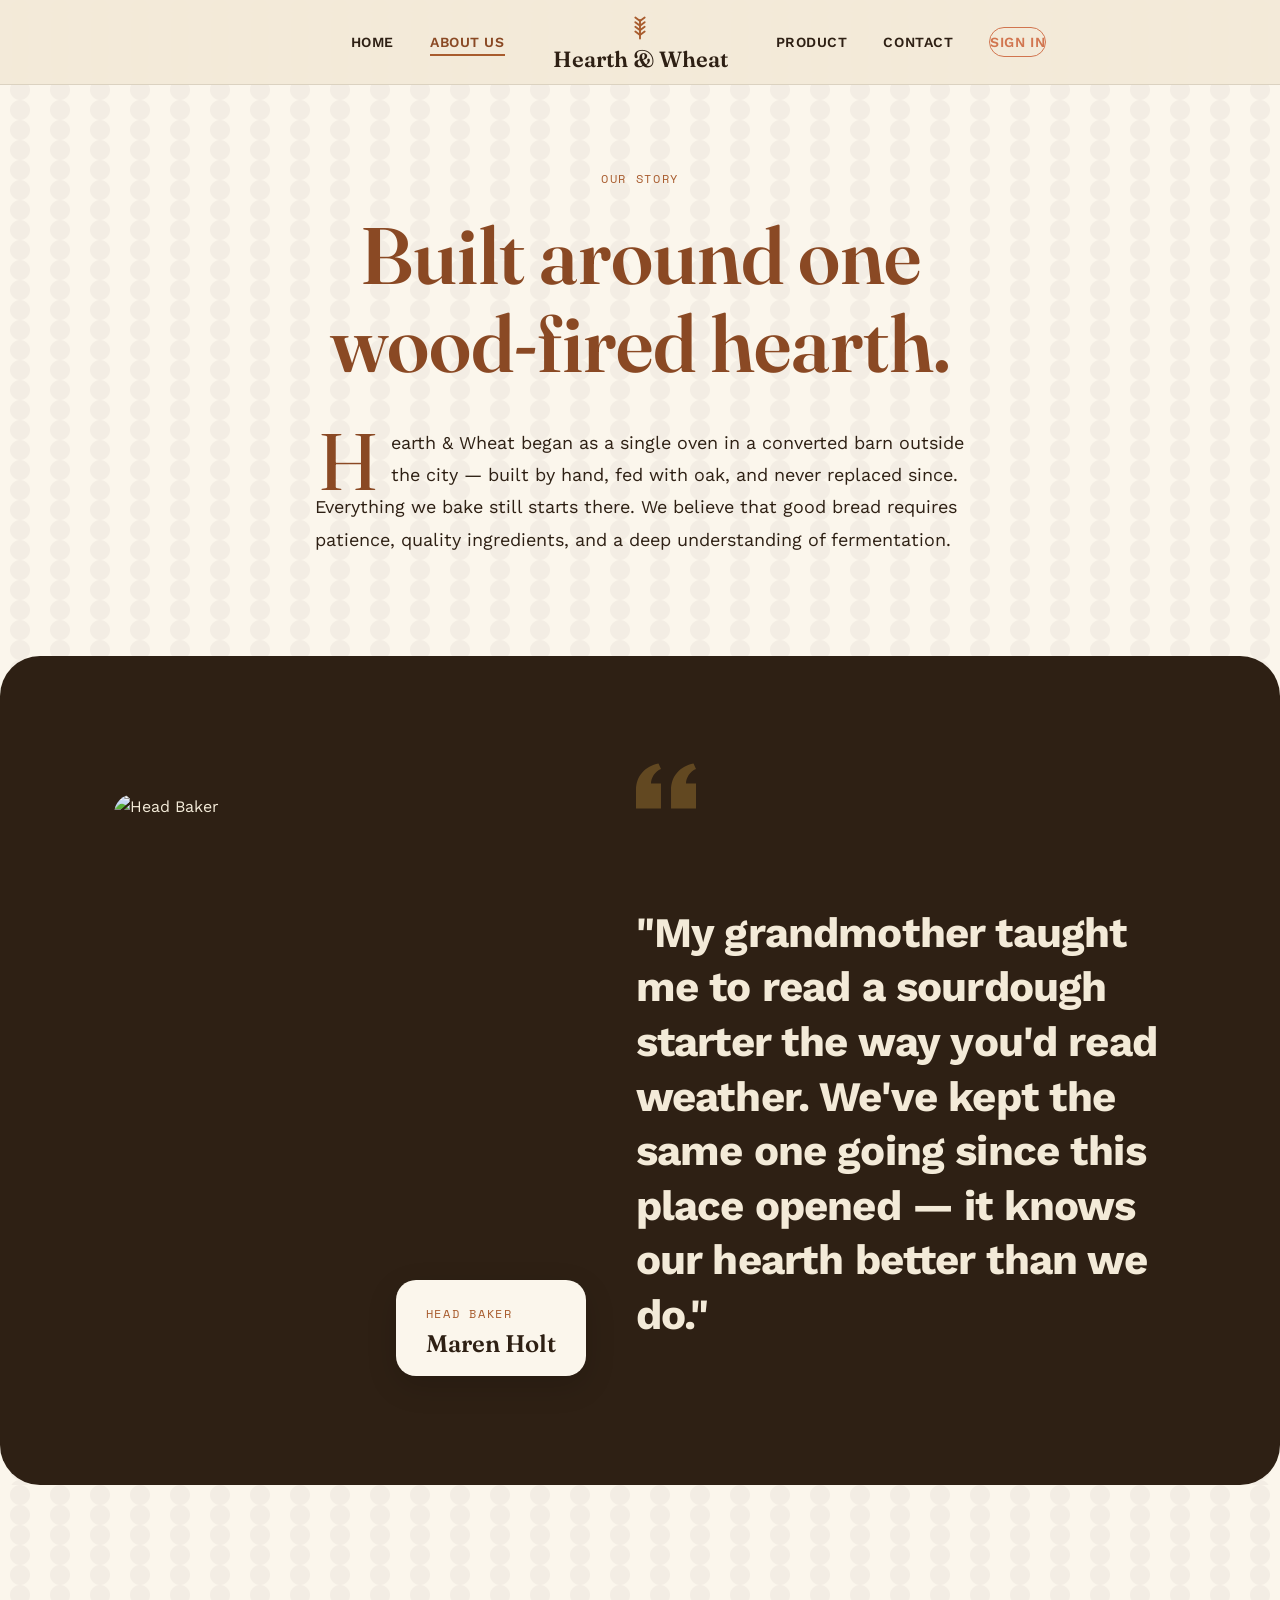
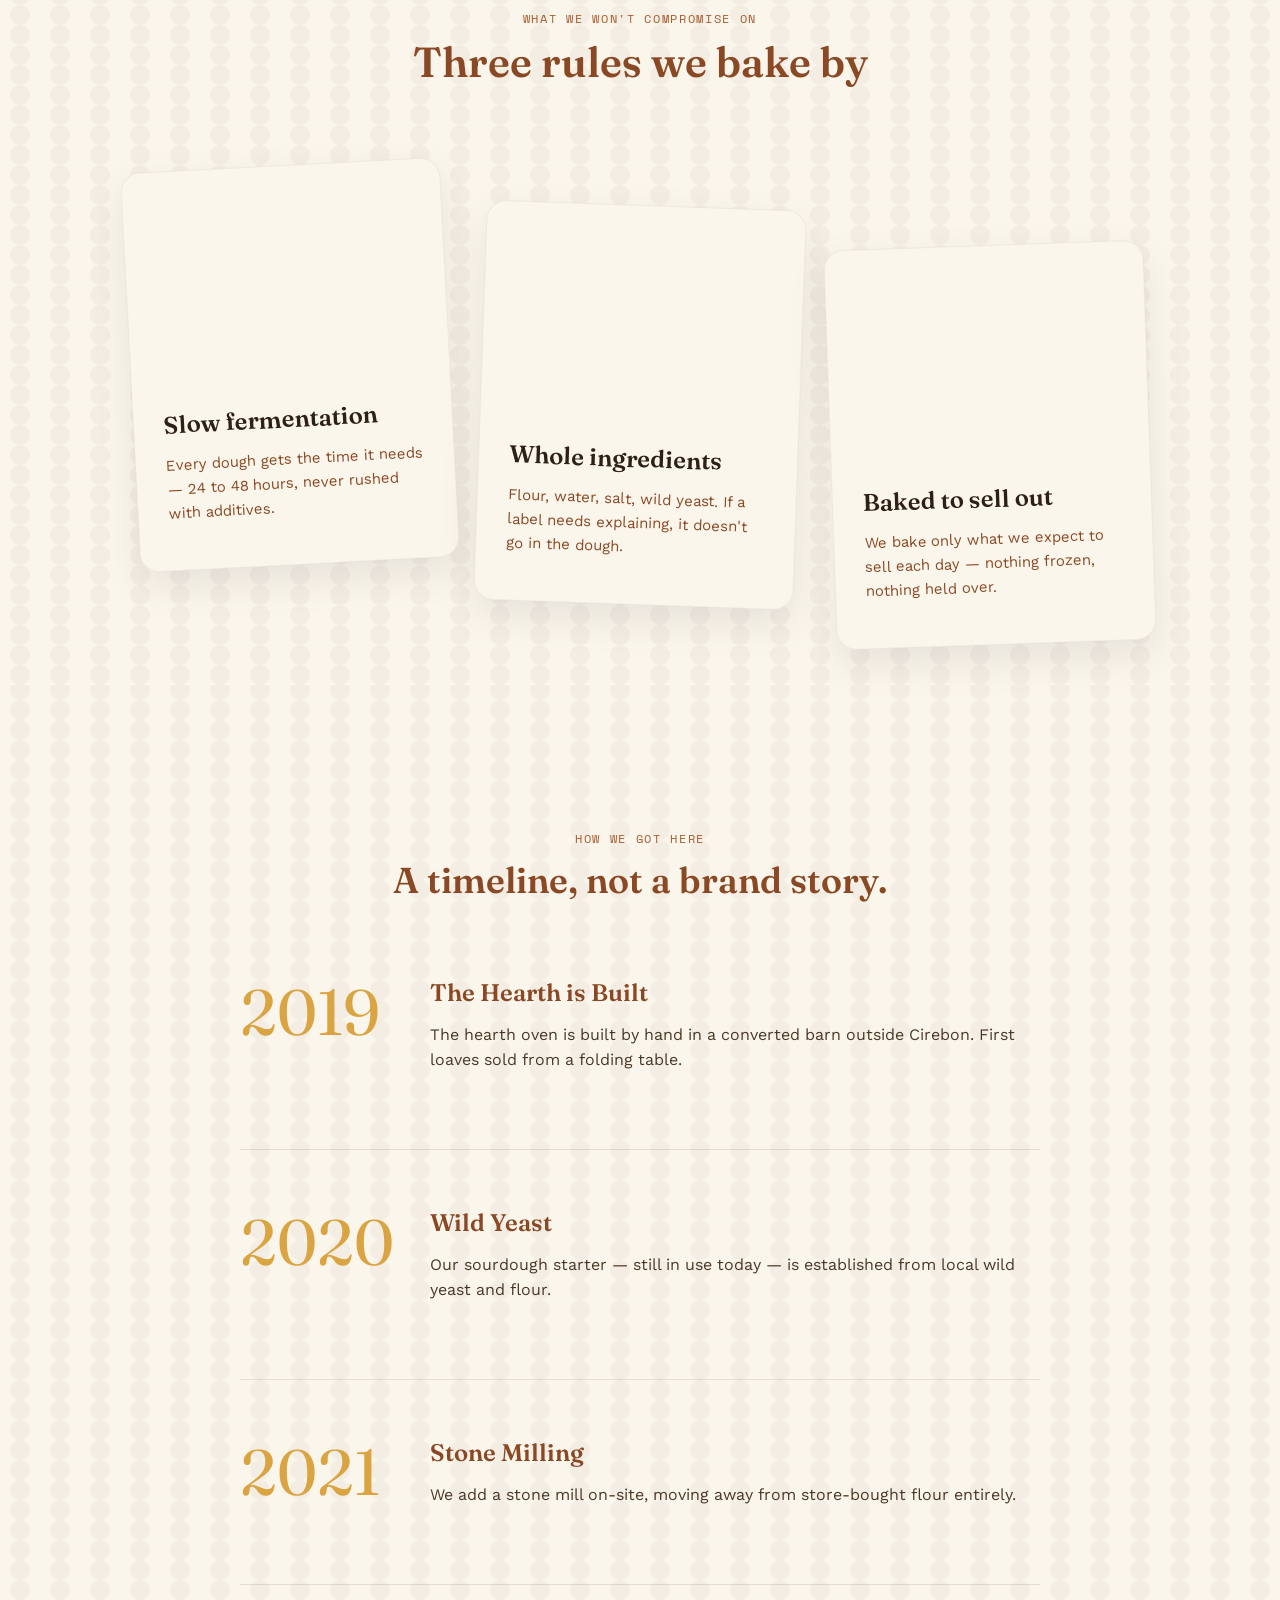
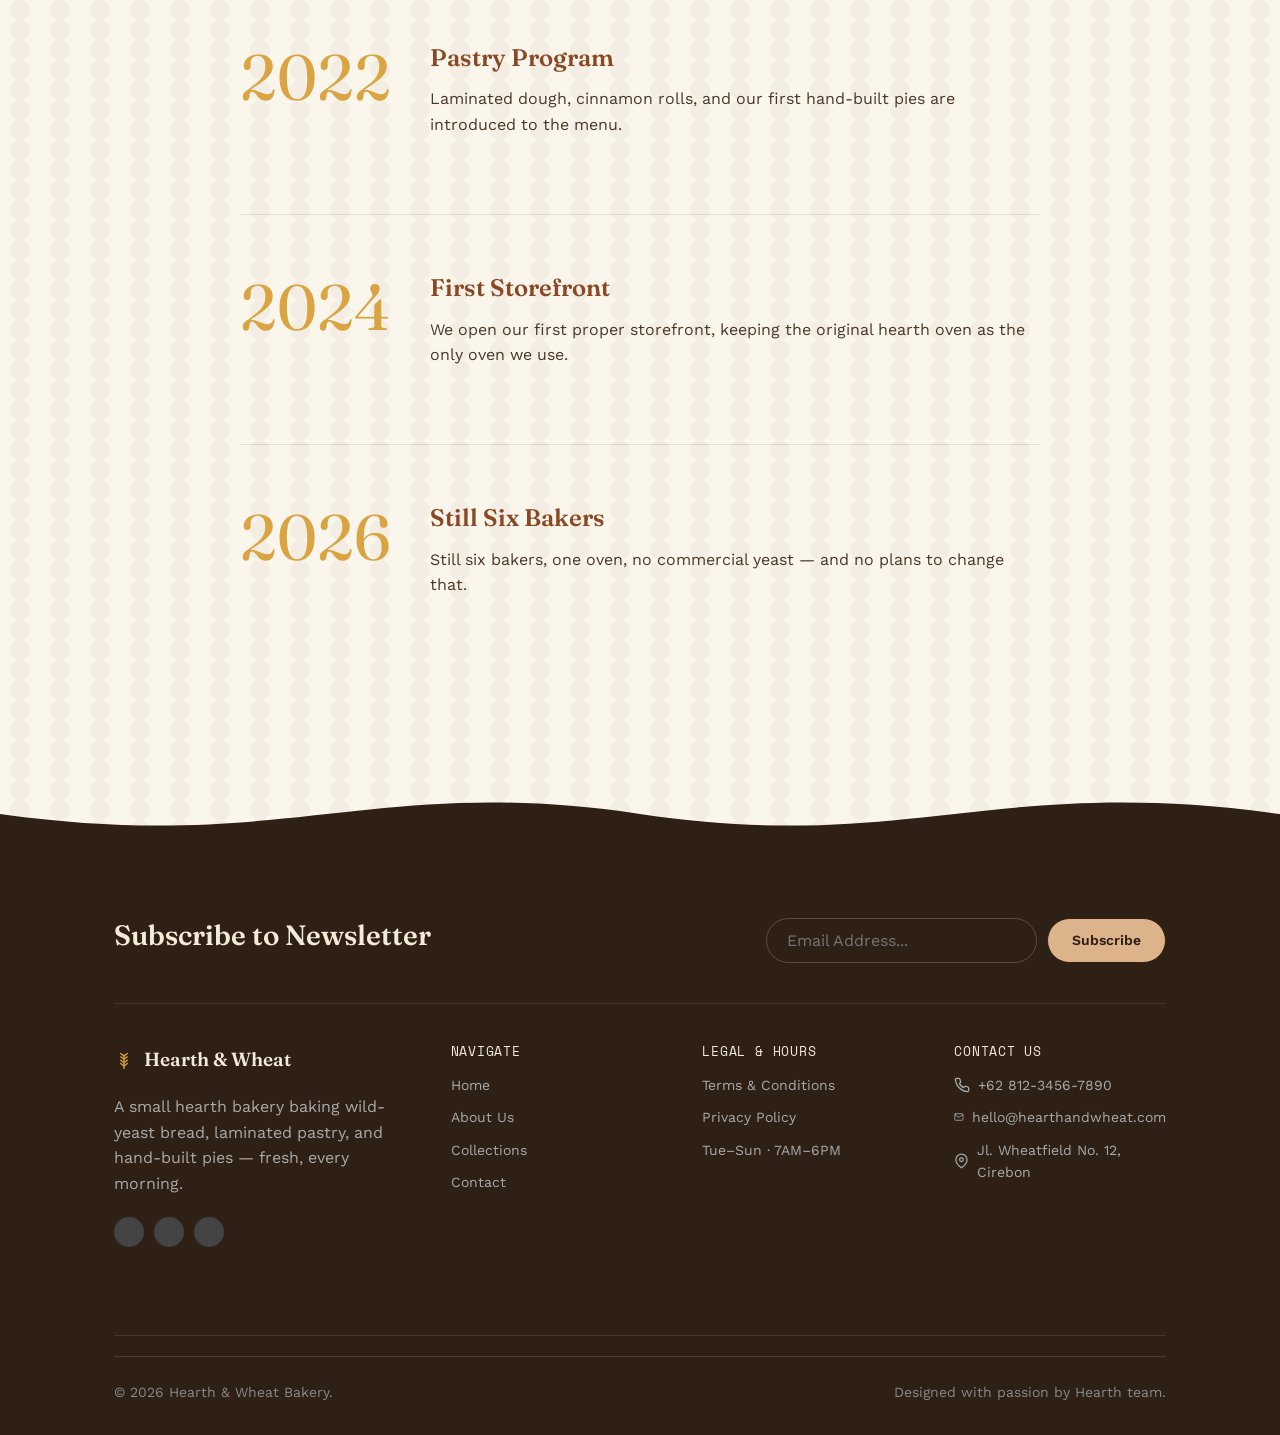
==== commit 7d8f2ca6: "feat: Add database UI framework (login, dashboard, checkout)" ====
--- a/about.html
+++ b/about.html
@@ -19,6 +19,7 @@
       <ul class="nav-links nav-right">
         <li><a href="product.html">Product</a></li>
         <li><a href="contact.html">Contact</a></li>
+        <li><a href="login.html" class="nav-auth-btn">Sign In</a></li>
       </ul>
     </div>
     <a href="index.html" class="brand">
--- a/styles.css
+++ b/styles.css
@@ -20,7 +20,7 @@
 }
 
 *,*::before,*::after{ box-sizing:border-box; }
-html{ scroll-behavior:smooth; }
+html{ scroll-behavior:smooth; overflow-x: hidden; }
 body{
   margin:0;
   background:var(--cream);
@@ -196,7 +196,22 @@
 }
 .nav-links a:hover::after,
 .nav-links a[aria-current="page"]::after{ transform:scaleX(1); }
-.nav-links a[aria-current="page"]{ color:var(--crust-dark); }
+.nav-links a:hover,
+.nav-links a[aria-current="page"]{
+  color:var(--crust-dark);
+}
+
+.nav-auth-btn {
+  color: #d1754f !important;
+  font-weight: 600;
+  border: 1px solid #d1754f;
+  padding: 6px 16px;
+  border-radius: 20px;
+  transition: all 0.3s ease;
+}
+.nav-auth-btn:hover {
+  background: rgba(209,117,79,0.1);
+}
 
 .nav-toggle{
   display:none;
@@ -271,6 +286,60 @@
   .nav-toggle{ display:block; }
 }
 
+.marquee span {
+  display: inline-block;
+  white-space: nowrap;
+}
+
+/* Sticky Checkout Bar */
+.checkout-bar {
+  position: fixed;
+  bottom: 0;
+  left: 0;
+  width: 100%;
+  background: var(--crust-dark);
+  color: var(--cream);
+  padding: 20px 40px;
+  display: flex;
+  justify-content: space-between;
+  align-items: center;
+  z-index: 9999;
+  transform: translateY(100%);
+  transition: transform 0.4s cubic-bezier(0.16, 1, 0.3, 1);
+  box-shadow: 0 -10px 40px rgba(0,0,0,0.2);
+}
+.checkout-bar.active {
+  transform: translateY(0);
+}
+.checkout-bar-info {
+  display: flex;
+  align-items: center;
+  gap: 20px;
+}
+.checkout-bar-total {
+  font-family: var(--display);
+  font-size: 24px;
+}
+.checkout-bar-items {
+  font-size: 14px;
+  opacity: 0.8;
+  letter-spacing: 0.05em;
+}
+@media (max-width: 600px) {
+  .checkout-bar {
+    padding: 15px 20px;
+    flex-direction: column;
+    gap: 15px;
+  }
+  .checkout-bar-info {
+    width: 100%;
+    justify-content: space-between;
+  }
+  .checkout-bar button {
+    width: 100%;
+  }
+}
+
 .btn{
   display:inline-flex;
   align-items:center;
@@ -331,6 +400,14 @@
 @media (max-width: 900px){
   .hero{ grid-template-columns:1fr; }
   .hero-art{ order:-1; }
+  .hero-copy {
+    text-align: center;
+    display: flex;
+    flex-direction: column;
+    align-items: center;
+  }
+  .hero h1 { margin-top: 0; }
+  .hero p.lead { margin-top: 15px; }
 }
 
 section{ padding-top:clamp(56px, 8vw, 100px); padding-bottom:clamp(56px, 8vw, 100px); }
@@ -1073,6 +1150,37 @@
   gap: 80px;
 }
 
+.highlight-art {
+  position: relative;
+  display: flex;
+}
+
+.highlight-thumbnails {
+  display: flex;
+  flex-direction: column;
+  gap: 15px;
+  margin-right: 20px;
+  z-index: 2;
+}
+
+.loaf-options button {
+  padding: 8px 16px;
+  border: 1px solid var(--line);
+  border-radius: 20px;
+  color: var(--crust);
+  background: transparent;
+  cursor: pointer;
+  font-family: var(--body);
+  font-weight: 500;
+  transition: all 0.2s ease;
+}
+
+.loaf-options button.active {
+  border-color: #d1754f;
+  color: #d1754f;
+  background: rgba(209,117,79,0.1);
+}
+
 .baker-card {
   position: absolute; 
   bottom: -30px; 
@@ -1123,6 +1231,15 @@
     grid-template-columns: 1fr;
     gap: 40px;
   }
+  .highlight-art {
+    flex-direction: column-reverse !important;
+    align-items: center;
+    gap: 20px;
+  }
+  .highlight-thumbnails {
+    flex-direction: row !important;
+    margin-right: 0 !important;
+  }
   .baker-card {
     right: 20px;
     bottom: -20px;
